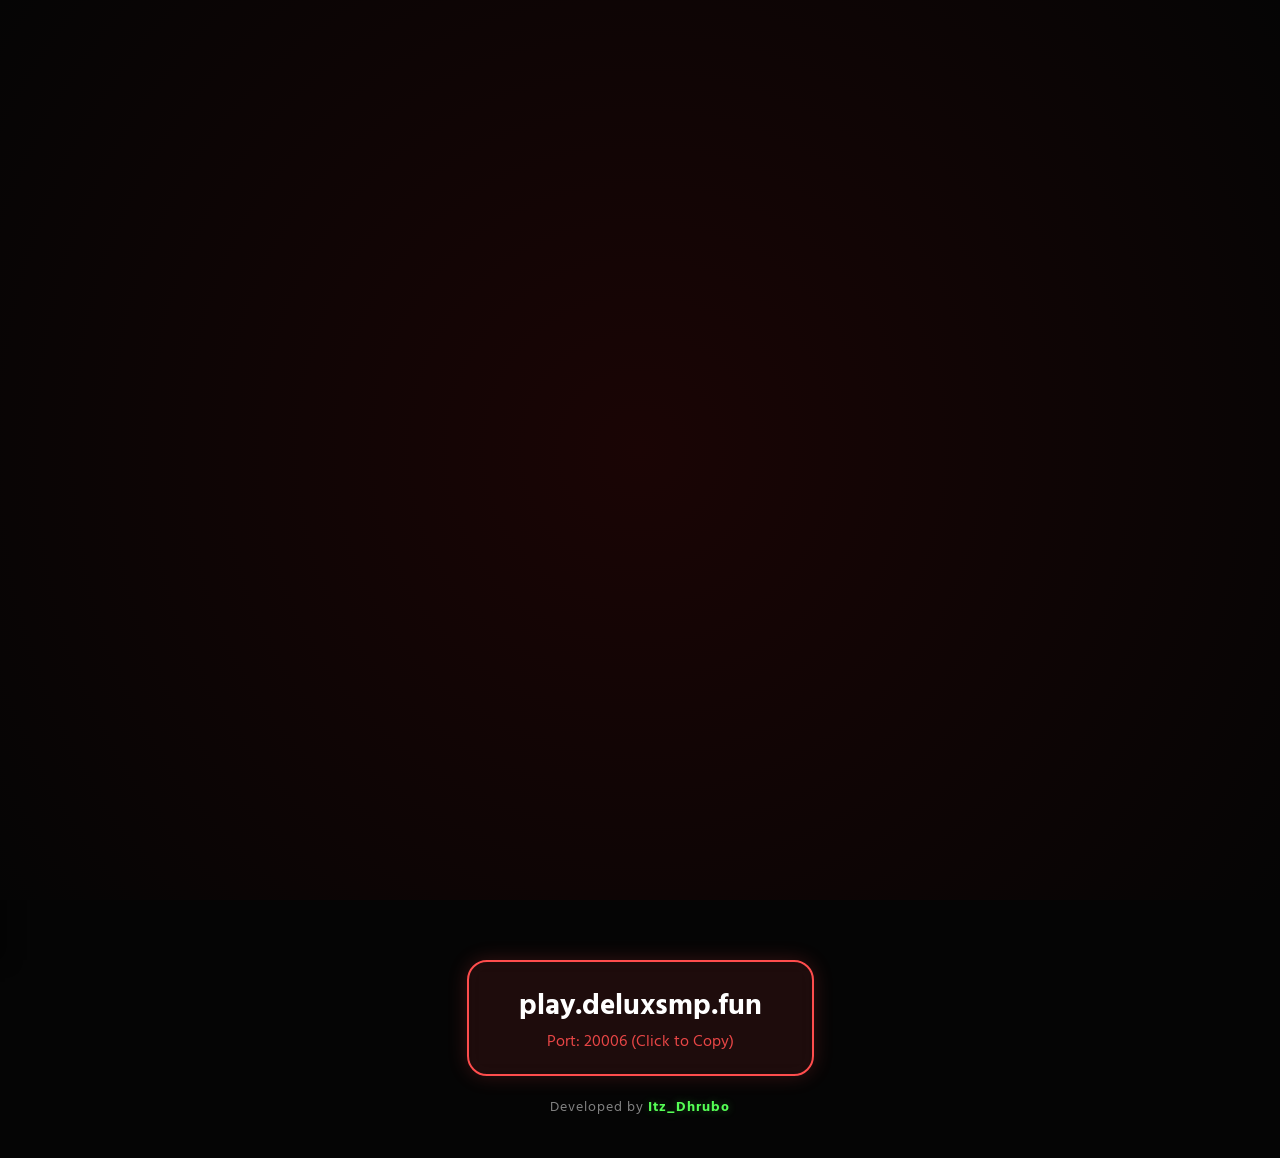
==== index.html @ 4dcd4204 "Update index.html" ====
<!DOCTYPE html>
<html lang="bn">
<head>
    <meta name="google-site-verification" content="8RENsYVW-vmReK0zH10BDiU4cVjnqKDUTWhVANmFzIQ" />
    <meta charset="UTF-8">
    <meta name="viewport" content="width=device-width, initial-scale=1.0">
    <title>Delux SMP | Official Website</title>
    <link href="https://fonts.googleapis.com/css2?family=Hind+Siliguri:wght@400;600;700&display=swap" rel="stylesheet">
    <link rel="stylesheet" href="https://cdnjs.cloudflare.com/ajax/libs/font-awesome/6.0.0/css/all.min.css">
    <style>
        /* --- Preloader Styles (Professional Update) --- */
        #preloader {
            position: fixed;
            top: 0; left: 0;
            width: 100%; height: 100%;
            background: radial-gradient(circle at center, #1a0505 0%, #050505 100%);
            display: flex;
            justify-content: center;
            align-items: center;
            z-index: 9999;
            transition: opacity 1s cubic-bezier(0.4, 0, 0.2, 1);
            overflow: hidden;
        }

        /* Animated Background for Preloader */
        #preloader::after {
            content: "";
            position: absolute;
            width: 200%; height: 200%;
            background-image: url('https://www.transparenttextures.com/patterns/carbon-fibre.png');
            opacity: 0.15;
            animation: bgShift 30s linear infinite;
        }

        @keyframes bgShift {
            from { transform: translate(0,0); }
            to { transform: translate(-5%, -5%); }
        }

        .intro-content {
            text-align: center;
            position: relative;
            z-index: 10;
        }

        .intro-text {
            font-size: clamp(1.8rem, 6vw, 4rem);
            font-weight: 800;
            text-transform: uppercase;
            letter-spacing: 10px;
            opacity: 0;
            position: absolute;
            left: 50%;
            top: 50%;
            transform: translate(-50%, -50%);
            width: 100%;
            filter: blur(10px);
        }

        /* Professional Cinematic Animations */
        @keyframes cinematicReveal {
            0% { opacity: 0; filter: blur(20px); letter-spacing: 25px; transform: translate(-50%, -50%) scale(1.1); }
            25% { opacity: 1; filter: blur(0px); letter-spacing: 10px; transform: translate(-50%, -50%) scale(1); }
            75% { opacity: 1; filter: blur(0px); letter-spacing: 10px; transform: translate(-50%, -50%) scale(1); }
            100% { opacity: 0; filter: blur(15px); letter-spacing: 5px; transform: translate(-50%, -50%) scale(0.9); }
        }

        .show-welcome { 
            color: #ff4d4d;
            text-shadow: 0 0 30px rgba(255, 77, 77, 0.6);
            animation: cinematicReveal 2.8s cubic-bezier(0.19, 1, 0.22, 1) forwards; 
        }
        
        .show-dev { 
            color: #55ff55;
            text-shadow: 0 0 30px rgba(85, 255, 85, 0.5);
            animation: cinematicReveal 2.8s cubic-bezier(0.19, 1, 0.22, 1) forwards; 
            animation-delay: 2.9s; 
        }

        /* --- Existing Styles (Unchanged) --- */
        body { 
            margin: 0; font-family: 'Hind Siliguri', sans-serif; 
            background-color: #050505; color: white; overflow-x: hidden;
        }

        .bg-overlay {
            position: fixed; top: 0; left: 0; width: 100%; height: 100%; z-index: -2;
            background: linear-gradient(rgba(0,0,0,0.6), rgba(0,0,0,0.85)), 
                        url('https://images.wallpapersden.com/image/download/minecraft-night-minimalist-hd_bG1lZ2uUmZqaraWkpJRmbmdlrWZlbWU.jpg'); 
            background-size: cover; 
            background-position: center;
            background-attachment: fixed;
        }

        #mc-canvas {
            position: fixed; top: 0; left: 0; width: 100%; height: 100%;
            z-index: -1; pointer-events: none;
        }

        nav {
            position: fixed; top: 0; width: 100%; height: 60px;
            background: rgba(0, 0, 0, 0.4); 
            backdrop-filter: blur(15px);
            display: flex; align-items: center;
            justify-content: space-between; padding: 0 20px; z-index: 1000;
            box-sizing: border-box; border-bottom: 1px solid rgba(255, 77, 77, 0.2);
        }

        .menu-icon, .dc-icon { font-size: 24px; color: #ff4d4d; cursor: pointer; transition: 0.3s; }

        .sidebar {
            position: fixed; top: 0; left: -280px; width: 280px; height: 100%;
            background: rgba(13, 13, 13, 0.95); backdrop-filter: blur(10px);
            transition: 0.4s cubic-bezier(0.4, 0, 0.2, 1); z-index: 2000; padding-top: 60px;
            box-shadow: 5px 0 15px rgba(0,0,0,0.5);
            display: flex; flex-direction: column;
        }
        .sidebar.active { left: 0; }
        .sidebar a {
            display: block; padding: 15px 25px; color: white; text-decoration: none;
            font-size: 1.1rem; border-bottom: 1px solid rgba(255,255,255,0.05); transition: 0.3s;
        }
        .sidebar a:hover { background: #ff4d4d; padding-left: 35px; }
        .close-btn { position: absolute; top: 15px; right: 20px; font-size: 25px; color: #ff4d4d; cursor: pointer; }

        .staff-section {
            padding: 20px 25px;
            margin-top: auto; 
            background: rgba(255, 255, 255, 0.02);
            border-top: 1px solid rgba(255, 77, 77, 0.2);
        }
        .staff-title {
            font-size: 0.7rem; color: #888; letter-spacing: 2px;
            margin-bottom: 15px; font-weight: bold; text-transform: uppercase;
        }
        .staff-item {
            display: flex; align-items: center; margin-bottom: 15px;
            padding-left: 5px; border-left: 2px solid rgba(255, 77, 77, 0.3);
        }
        .staff-info { display: flex; flex-direction: column; margin-left: 10px; }
        .staff-role { font-size: 10px; font-weight: 900; text-transform: uppercase; letter-spacing: 1px; }
        .staff-name { font-size: 14px; color: #eee; font-weight: 600; margin-top: 2px; }
        
        .owner-color { color: #ff4d4d; }
        .co-owner-color { color: #ffcc00; }
        .dev-color { color: #55ff55; }
        .accountant-color { color: #00d4ff; }

        .page-section { display: none; padding: 120px 20px 40px; min-height: 80vh; animation: fadeIn 0.6s ease-out; }
        .active-section { display: block; }
        @keyframes fadeIn { from { opacity: 0; transform: translateY(20px); } to { opacity: 1; transform: translateY(0); } }

        #home { text-align: left; padding-left: 5%; }

        .glow-text {
            font-size: clamp(2.5rem, 8vw, 5rem); color: #ff4d4d; text-transform: uppercase;
            font-weight: 700; letter-spacing: 4px; margin-bottom: 20px;
            text-shadow: 0 0 30px rgba(255, 77, 77, 0.6);
            animation: glowPulse 2s infinite alternate;
        }
        
        @keyframes glowPulse {
            from { text-shadow: 0 0 20px rgba(255, 77, 77, 0.5); }
            to { text-shadow: 0 0 40px rgba(255, 77, 77, 0.9); }
        }

        .step-container { display: flex; flex-direction: column; gap: 15px; }
        .step-item {
            font-size: 1.1rem; color: #fff; display: flex; align-items: center;
            background: rgba(255, 255, 255, 0.05); 
            padding: 12px 20px;
            border-left: 5px solid #ff4d4d; width: fit-content;
            border-radius: 0 12px 12px 0;
            backdrop-filter: blur(8px);
            box-shadow: 0 4px 15px rgba(0,0,0,0.3);
            transition: 0.3s;
        }
        .step-item:hover { transform: translateX(10px); background: rgba(255, 77, 77, 0.15); }
        .step-item i { color: #ff4d4d; margin-right: 15px; font-size: 1.2rem; }

        .rules-grid {
            display: grid; grid-template-columns: repeat(auto-fit, minmax(280px, 1fr));
            gap: 20px; max-width: 1100px; margin: 30px auto;
        }
        .rule-card {
            background: rgba(255, 255, 255, 0.03); padding: 25px; border-radius: 15px;
            border: 1px solid rgba(255, 255, 255, 0.1); text-align: left;
            backdrop-filter: blur(12px); transition: 0.3s;
        }
        .rule-card:hover { border-color: #ff4d4d; transform: translateY(-5px); background: rgba(255, 77, 77, 0.05); }
        .rule-card h4 { color: #ff4d4d; margin-top: 0; font-size: 1.3rem; }

        .footer-ip { padding: 80px 20px 20px; text-align: center; }
        .ip-copy {
            background: rgba(255, 77, 77, 0.1); padding: 20px 50px; border-radius: 20px;
            display: inline-block; border: 2px solid #ff4d4d; cursor: pointer;
            backdrop-filter: blur(10px); transition: 0.3s; box-shadow: 0 0 20px rgba(255, 77, 77, 0.2);
        }
        .ip-copy:hover { background: rgba(255, 77, 77, 0.2); transform: scale(1.05); }

        .dev-credit-footer {
            text-align: center;
            padding-bottom: 40px;
            font-size: 0.85rem;
            color: rgba(255, 255, 255, 0.5);
            letter-spacing: 1px;
        }
        .dev-credit-footer span {
            color: #55ff55; 
            font-weight: bold;
            text-shadow: 0 0 8px rgba(85, 255, 85, 0.3);
        }
    </style>
</head>
<body>

    <!-- Intro Preloader (With Professional Animation Classes) -->
    <div id="preloader">
        <div class="intro-content">
            <div id="welcome-text" class="intro-text show-welcome">WELCOME TO DELUX SMP</div>
            <div id="dev-text" class="intro-text show-dev">Developed by Itz_Dhrubo</div>
        </div>
    </div>

    <div class="bg-overlay"></div>
    <canvas id="mc-canvas"></canvas>

    <nav>
        <div class="menu-icon" onclick="toggleSidebar()"><i class="fas fa-bars"></i></div>
        <div style="font-weight: bold; letter-spacing: 3px; font-size: 1.2rem; color: #ff4d4d;">DELUX SMP</div>
        <a href="https://discord.gg/fHjZKPGPxB" target="_blank" class="dc-icon"><i class="fab fa-discord"></i></a>
    </nav>

    <div class="sidebar" id="sidebar">
        <div class="close-btn" onclick="toggleSidebar()">&times;</div>
        <div class="nav-links">
            <a href="#" onclick="showSection('home')"><i class="fas fa-home"></i> Home</a>
            <a href="#" onclick="showSection('about')"><i class="fas fa-book"></i> Rules & Info</a>
            <a href="store.html"><i class="fas fa-shopping-cart"></i> Store</a>
            <a href="#" onclick="showSection('status')"><i class="fas fa-signal"></i> Status</a>
        </div>

        <div class="staff-section">
            <p class="staff-title">MANAGEMENT</p>
            <div class="staff-item">
                <div class="staff-info">
                    <span class="staff-role owner-color">Owner</span>
                    <span class="staff-name">RX_SavageX</span>
                </div>
            </div>
            <div class="staff-item">
                <div class="staff-info">
                    <span class="staff-role co-owner-color">co-owner</span>
                    <span class="staff-name">Katarnak_Tamim </span>
                </div>
            </div>
            <div class="staff-item">
                <div class="staff-info">
                    <span class="staff-role dev-color">Developer</span>
                    <span class="staff-name">Itz_Dhrubo</span>
                </div>
            </div>
            <div class="staff-item">
                <div class="staff-info">
                    <span class="staff-role accountant-color">accountant</span>
                    <span class="staff-name">Mahmudul Hasan</span>
                </div>
            </div>
        </div>
    </div>

    <section id="home" class="page-section active-section">
        <h1 class="glow-text">DELUX SMP</h1>
        <div class="step-container">
            <div class="step-item"><i class="fas fa-crown"></i> বাংলাদেশের ১ নম্বর সারভাইভাল অভিজ্ঞতা</div>
            <div class="step-item"><i class="fas fa-shield-alt"></i> সম্পূর্ণ সুরক্ষিত এবং ল্যাগ-ফ্রি সার্ভার</div>
            <div class="step-item"><i class="fas fa-users"></i> বন্ধুত্বপূর্ণ কমিউনিটি এবং ২৪/৭ সাপোর্ট</div>
            <div class="step-item"><i class="fas fa-peace"></i> শান্তির সাথে কোনো PvP ছাড়াই গেমিং করুন</div>
        </div>
    </section>

    <section id="about" class="page-section">
        <h2 style="color: #ff4d4d; text-align: center; font-size: 2rem; margin-bottom: 40px;">SERVER RULES & INFO</h2>
        <div class="rules-grid">
            <div class="rule-card"><h4>🚫 No PvP</h4><p>এখানে শান্তিতে সারভাইভ করুন। অন্যকে বিরক্ত করা নিষেধ।</p></div>
            <div class="rule-card"><h4>🛡️ No Griefing</h4><p>কারো প্রপার্টি নষ্ট বা চুরি করলে সরাসরি স্থায়ী ব্যান।</p></div>
            <div class="rule-card"><h4>🛑 No Hacking</h4><p>যেকোনো প্রকার হ্যাক বা ক্লায়েন্ট ব্যবহার কঠোরভাবে নিষিদ্ধ।</p></div>
            <div class="rule-card"><h4>💬 Respect</h4><p>সব প্লেয়ার এবং স্টাফদের সাথে মার্জিত ব্যবহার করুন।</p></div>
        </div>
    </section>

    <section id="status" class="page-section" style="text-align: center;">
        <h2 style="color: #ff4d4d; margin-bottom: 30px;">SERVER STATUS</h2>
        <div style="background: rgba(255,255,255,0.03); max-width: 400px; margin: 0 auto; padding: 50px; border-radius: 30px; border: 1px solid rgba(255, 77, 77, 0.4); backdrop-filter: blur(15px); box-shadow: 0 10px 30px rgba(0,0,0,0.5);">
            <div id="statText" style="font-size: 1.4rem; font-weight: bold; margin-bottom: 10px;">Checking...</div>
            <div style="font-size: 3rem; margin: 20px 0; font-weight: 700; letter-spacing: 2px;" id="onlineCount">0 / 0</div>
            <div style="font-size: 0.9rem; color: #aaa;">Last updated: Just now</div>
        </div>
    </section>

    <div class="footer-ip">
        <div class="ip-copy" onclick="copyIP()">
            <span id="ipText" style="font-weight: bold; font-size: 1.8rem; display: block; color: #fff;">play.deluxsmp.fun</span>
            <span style="font-size: 1rem; opacity: 0.9; color: #ff4d4d;">Port: 20006 (Click to Copy)</span>
        </div>
    </div>

    <div class="dev-credit-footer">
        Developed by <span>Itz_Dhrubo</span>
    </div>

    <script>
        // Preloader Logic
        window.addEventListener('load', () => {
            setTimeout(() => {
                const loader = document.getElementById('preloader');
                loader.style.opacity = '0';
                setTimeout(() => {
                    loader.style.display = 'none';
                }, 1000); // Wait for fade transition
            }, 6000); // 2.8s + 2.8s + small gap = ~6s
        });

        function toggleSidebar() { document.getElementById('sidebar').classList.toggle('active'); }
        function showSection(id) {
            document.querySelectorAll('.page-section').forEach(s => s.classList.remove('active-section'));
            document.getElementById(id).classList.add('active-section');
            window.scrollTo(0, 0);
            if(window.innerWidth < 768) toggleSidebar();
        }
        function copyIP() {
            navigator.clipboard.writeText("play.deluxsmp.fun");
            alert("IP Copied to Clipboard!");
        }

        const canvas = document.getElementById('mc-canvas');
        const ctx = canvas.getContext('2d');
        canvas.width = window.innerWidth;
        canvas.height = window.innerHeight;

        let particles = [];
        class Particle {
            constructor() {
                this.x = Math.random() * canvas.width;
                this.y = Math.random() * canvas.height;
                this.size = Math.random() * 8 + 2;
                this.speedY = Math.random() * 0.5 + 0.1;
                this.opacity = Math.random() * 0.5;
            }
            update() {
                this.y -= this.speedY;
                if (this.y < 0) this.y = canvas.height;
            }
            draw() {
                ctx.fillStyle = `rgba(255, 77, 77, ${this.opacity})`;
                ctx.fillRect(this.x, this.y, this.size, this.size);
            }
        }

        function init() {
            for (let i = 0; i < 60; i++) particles.push(new Particle());
        }

        function animate() {
            ctx.clearRect(0, 0, canvas.width, canvas.height);
            particles.forEach(p => { p.update(); p.draw(); });
            requestAnimationFrame(animate);
        }
        init(); animate();

        function updateStatus() {
            fetch('https://api.mcstatus.io/v2/status/java/play.deluxsmp.fun:20006')
                .then(r => r.json()).then(data => {
                    const t = document.getElementById('statText');
                    const p = document.getElementById('onlineCount');
                    if(data.online) {
                        t.innerText = "SERVER ONLINE"; t.style.color = "#00ffaa";
                        p.innerText = data.players.online + " / " + data.players.max;
                    } else { t.innerText = "OFFLINE"; t.style.color = "#ff4d4d"; }
                }).catch(() => {});
        }
        updateStatus(); setInterval(updateStatus, 30000);

        window.addEventListener('resize', () => {
            canvas.width = window.innerWidth;
            canvas.height = window.innerHeight;
        });
    </script>
</body>
    </html>
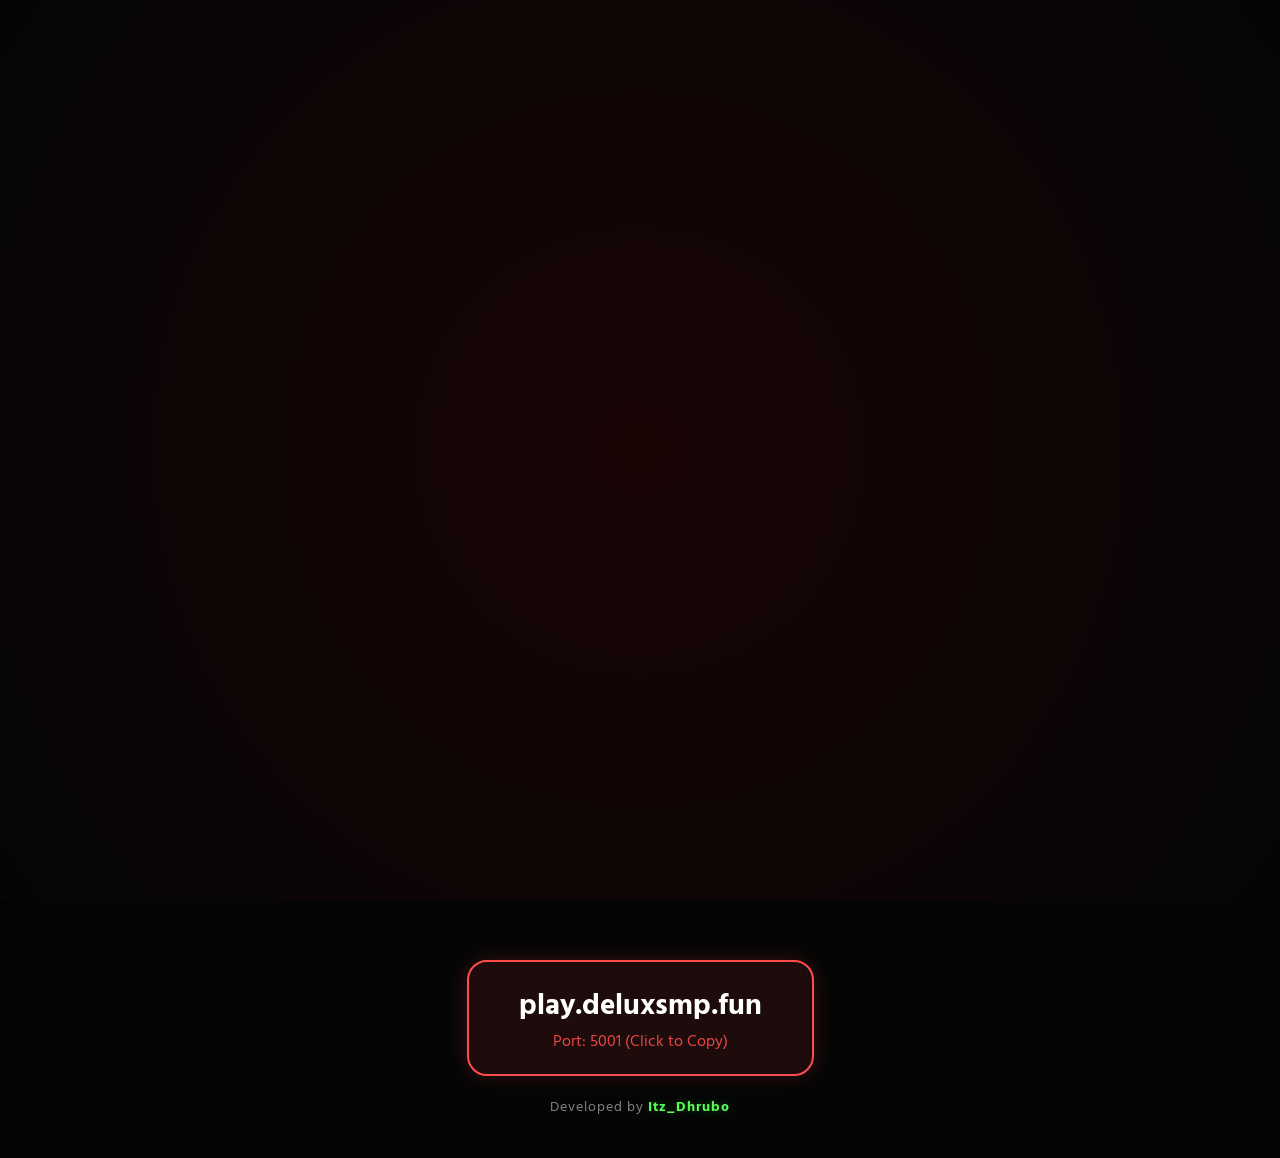
==== commit 4e001c66: "Update index.html" ====
--- a/index.html
+++ b/index.html
@@ -1,6 +1,19 @@
 <!DOCTYPE html>
 <html lang="bn">
 <head>
+    <script type="application/ld+json">
+    {
+      "@context": "https://schema.org",
+      "@type": "WebSite",
+      "name": "Delux SMP",
+      "alternateName": ["DeluxSMP", "DELUX SMP"],
+      "url": "https://deluxsmp.vercel.app/"
+    }
+    </script>
+    
+    <meta property="og:title" content="Delux SMP | Official Website" />
+    <meta property="og:site_name" content="Delux SMP" />
+    <meta name="description" content="Delux SMP - বাংলাদেশের ১ নম্বর সারভাইভাল অভিজ্ঞতা। সম্পূর্ণ সুরক্ষিত এবং ল্যাগ-ফ্রি মাইনক্রাফট সার্ভার।">
     <meta name="google-site-verification" content="8RENsYVW-vmReK0zH10BDiU4cVjnqKDUTWhVANmFzIQ" />
     <meta charset="UTF-8">
     <meta name="viewport" content="width=device-width, initial-scale=1.0">
@@ -8,77 +21,68 @@
     <link href="https://fonts.googleapis.com/css2?family=Hind+Siliguri:wght@400;600;700&display=swap" rel="stylesheet">
     <link rel="stylesheet" href="https://cdnjs.cloudflare.com/ajax/libs/font-awesome/6.0.0/css/all.min.css">
     <style>
-        /* --- Preloader Styles (Professional Update) --- */
+        /* --- Preloader Styles (Fixed & Enhanced) --- */
         #preloader {
             position: fixed;
             top: 0; left: 0;
             width: 100%; height: 100%;
-            background: radial-gradient(circle at center, #1a0505 0%, #050505 100%);
+            background: radial-gradient(circle, #1a0505 0%, #050505 100%); /* Background gradient */
             display: flex;
             justify-content: center;
             align-items: center;
             z-index: 9999;
-            transition: opacity 1s cubic-bezier(0.4, 0, 0.2, 1);
+            transition: opacity 0.8s ease;
             overflow: hidden;
         }
 
-        /* Animated Background for Preloader */
-        #preloader::after {
-            content: "";
+        /* Preloader Animation Background Elements */
+        #preloader::before {
+            content: '';
             position: absolute;
             width: 200%; height: 200%;
             background-image: url('https://www.transparenttextures.com/patterns/carbon-fibre.png');
-            opacity: 0.15;
-            animation: bgShift 30s linear infinite;
-        }
-
-        @keyframes bgShift {
-            from { transform: translate(0,0); }
-            to { transform: translate(-5%, -5%); }
+            opacity: 0.1;
+            animation: bgRotate 20s linear infinite;
+        }
+
+        @keyframes bgRotate {
+            from { transform: rotate(0deg); }
+            to { transform: rotate(360deg); }
         }
 
         .intro-content {
             text-align: center;
-            position: relative;
+            width: 100%; /* Full width to prevent vertical text */
             z-index: 10;
         }
 
         .intro-text {
-            font-size: clamp(1.8rem, 6vw, 4rem);
-            font-weight: 800;
+            font-size: clamp(1.2rem, 5vw, 2.5rem); /* Auto text size */
+            font-weight: 700;
+            color: #ff4d4d;
             text-transform: uppercase;
-            letter-spacing: 10px;
+            letter-spacing: 4px;
             opacity: 0;
             position: absolute;
             left: 50%;
             top: 50%;
             transform: translate(-50%, -50%);
-            width: 100%;
-            filter: blur(10px);
-        }
-
-        /* Professional Cinematic Animations */
-        @keyframes cinematicReveal {
-            0% { opacity: 0; filter: blur(20px); letter-spacing: 25px; transform: translate(-50%, -50%) scale(1.1); }
-            25% { opacity: 1; filter: blur(0px); letter-spacing: 10px; transform: translate(-50%, -50%) scale(1); }
-            75% { opacity: 1; filter: blur(0px); letter-spacing: 10px; transform: translate(-50%, -50%) scale(1); }
-            100% { opacity: 0; filter: blur(15px); letter-spacing: 5px; transform: translate(-50%, -50%) scale(0.9); }
-        }
-
-        .show-welcome { 
-            color: #ff4d4d;
-            text-shadow: 0 0 30px rgba(255, 77, 77, 0.6);
-            animation: cinematicReveal 2.8s cubic-bezier(0.19, 1, 0.22, 1) forwards; 
-        }
-        
-        .show-dev { 
-            color: #55ff55;
-            text-shadow: 0 0 30px rgba(85, 255, 85, 0.5);
-            animation: cinematicReveal 2.8s cubic-bezier(0.19, 1, 0.22, 1) forwards; 
-            animation-delay: 2.9s; 
-        }
-
-        /* --- Existing Styles (Unchanged) --- */
+            white-space: nowrap; /* টেক্সট যাতে এক লাইনে থাকে */
+            text-shadow: 0 0 25px rgba(255, 77, 77, 0.7);
+        }
+
+        /* Professional Smooth Animations */
+        @keyframes fadeInOut {
+            0% { opacity: 0; filter: blur(10px); letter-spacing: 12px; transform: translate(-50%, -50%) scale(1.1); }
+            20% { opacity: 1; filter: blur(0px); letter-spacing: 4px; transform: translate(-50%, -50%) scale(1); }
+            80% { opacity: 1; filter: blur(0px); letter-spacing: 4px; transform: translate(-50%, -50%) scale(1); }
+            100% { opacity: 0; filter: blur(10px); letter-spacing: 0px; transform: translate(-50%, -50%) scale(0.9); }
+        }
+
+        .show-welcome { animation: fadeInOut 2.8s forwards; }
+        .show-dev { animation: fadeInOut 2.8s forwards; animation-delay: 2.9s; }
+
+        /* --- Existing Styles (No Changes) --- */
         body { 
             margin: 0; font-family: 'Hind Siliguri', sans-serif; 
             background-color: #050505; color: white; overflow-x: hidden;
@@ -215,11 +219,10 @@
 </head>
 <body>
 
-    <!-- Intro Preloader (With Professional Animation Classes) -->
     <div id="preloader">
         <div class="intro-content">
             <div id="welcome-text" class="intro-text show-welcome">WELCOME TO DELUX SMP</div>
-            <div id="dev-text" class="intro-text show-dev">Developed by Itz_Dhrubo</div>
+            <div id="dev-text" class="intro-text show-dev" style="color: #55ff55;">Developed by Itz_Dhrubo</div>
         </div>
     </div>
 
@@ -229,7 +232,7 @@
     <nav>
         <div class="menu-icon" onclick="toggleSidebar()"><i class="fas fa-bars"></i></div>
         <div style="font-weight: bold; letter-spacing: 3px; font-size: 1.2rem; color: #ff4d4d;">DELUX SMP</div>
-        <a href="https://discord.gg/fHjZKPGPxB" target="_blank" class="dc-icon"><i class="fab fa-discord"></i></a>
+        <a href="https://discord.gg/yGU2v3fdXs" target="_blank" class="dc-icon"><i class="fab fa-discord"></i></a>
     </nav>
 
     <div class="sidebar" id="sidebar">
@@ -267,6 +270,10 @@
                     <span class="staff-name">Mahmudul Hasan</span>
                 </div>
             </div>
+            <div class="staff-info">
+                    <span class="staff-role accountant-color"> </span>
+                    <span class="staff-name">?</span>
+                </div>
         </div>
     </div>
 
@@ -302,7 +309,7 @@
     <div class="footer-ip">
         <div class="ip-copy" onclick="copyIP()">
             <span id="ipText" style="font-weight: bold; font-size: 1.8rem; display: block; color: #fff;">play.deluxsmp.fun</span>
-            <span style="font-size: 1rem; opacity: 0.9; color: #ff4d4d;">Port: 20006 (Click to Copy)</span>
+            <span style="font-size: 1rem; opacity: 0.9; color: #ff4d4d;">Port: 5001 (Click to Copy)</span>
         </div>
     </div>
 
@@ -318,8 +325,8 @@
                 loader.style.opacity = '0';
                 setTimeout(() => {
                     loader.style.display = 'none';
-                }, 1000); // Wait for fade transition
-            }, 6000); // 2.8s + 2.8s + small gap = ~6s
+                }, 800);
+            }, 5800); 
         });
 
         function toggleSidebar() { document.getElementById('sidebar').classList.toggle('active'); }
@@ -388,4 +395,4 @@
         });
     </script>
 </body>
-    </html>
+</html>
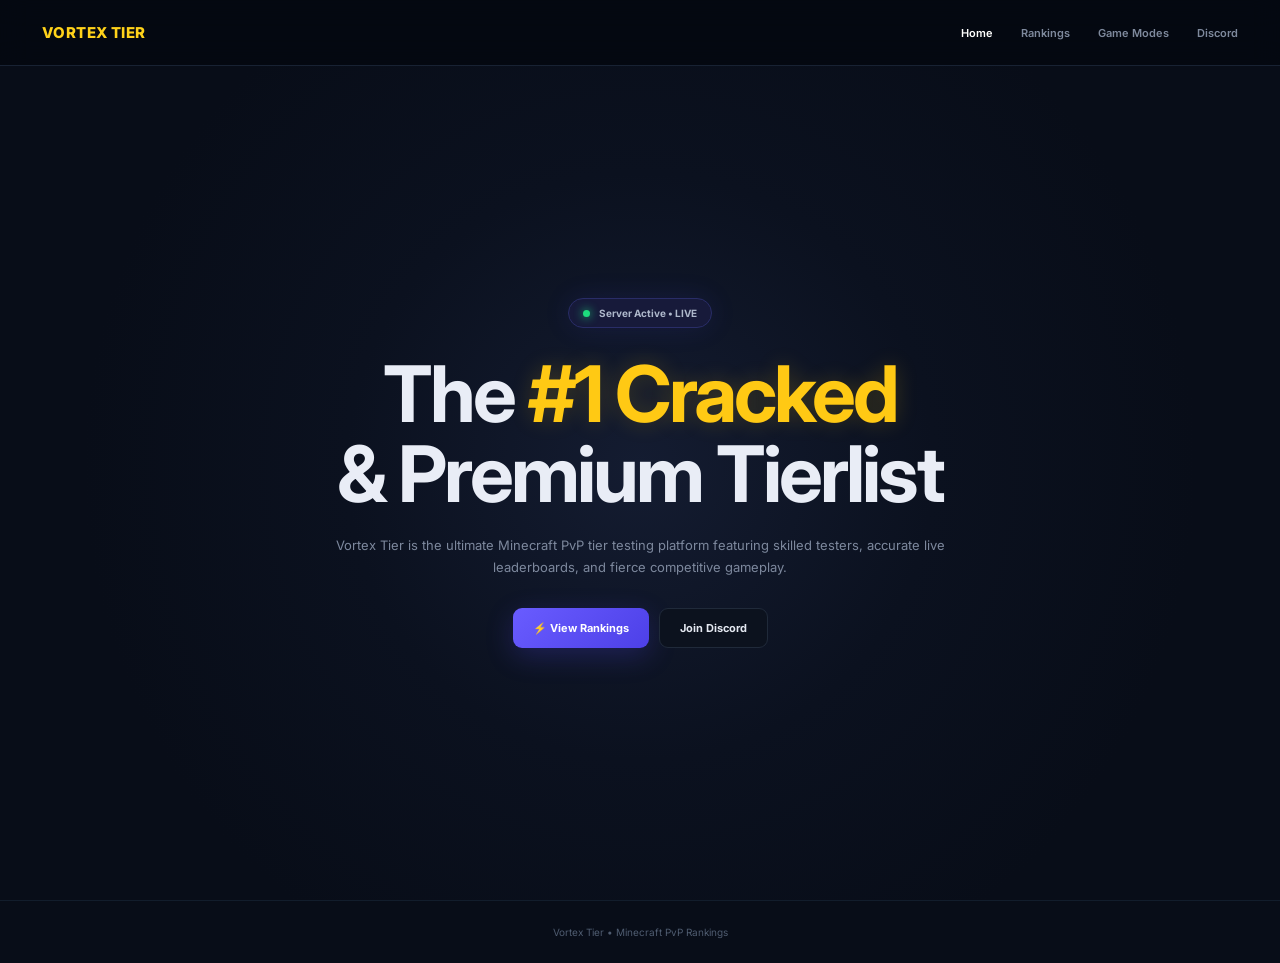
==== commit 12a567fe: "Add files via upload" ====
--- a/index.html
+++ b/index.html
@@ -1,398 +1,20 @@
 <!DOCTYPE html>
-<html lang="bn">
+<html lang="en">
 <head>
-    <script type="application/ld+json">
-    {
-      "@context": "https://schema.org",
-      "@type": "WebSite",
-      "name": "Delux SMP",
-      "alternateName": ["DeluxSMP", "DELUX SMP"],
-      "url": "https://deluxsmp.vercel.app/"
-    }
-    </script>
-    
-    <meta property="og:title" content="Delux SMP | Official Website" />
-    <meta property="og:site_name" content="Delux SMP" />
-    <meta name="description" content="Delux SMP - বাংলাদেশের ১ নম্বর সারভাইভাল অভিজ্ঞতা। সম্পূর্ণ সুরক্ষিত এবং ল্যাগ-ফ্রি মাইনক্রাফট সার্ভার।">
-    <meta name="google-site-verification" content="8RENsYVW-vmReK0zH10BDiU4cVjnqKDUTWhVANmFzIQ" />
-    <meta charset="UTF-8">
-    <meta name="viewport" content="width=device-width, initial-scale=1.0">
-    <title>Delux SMP | Official Website</title>
-    <link href="https://fonts.googleapis.com/css2?family=Hind+Siliguri:wght@400;600;700&display=swap" rel="stylesheet">
-    <link rel="stylesheet" href="https://cdnjs.cloudflare.com/ajax/libs/font-awesome/6.0.0/css/all.min.css">
-    <style>
-        /* --- Preloader Styles (Fixed & Enhanced) --- */
-        #preloader {
-            position: fixed;
-            top: 0; left: 0;
-            width: 100%; height: 100%;
-            background: radial-gradient(circle, #1a0505 0%, #050505 100%); /* Background gradient */
-            display: flex;
-            justify-content: center;
-            align-items: center;
-            z-index: 9999;
-            transition: opacity 0.8s ease;
-            overflow: hidden;
-        }
-
-        /* Preloader Animation Background Elements */
-        #preloader::before {
-            content: '';
-            position: absolute;
-            width: 200%; height: 200%;
-            background-image: url('https://www.transparenttextures.com/patterns/carbon-fibre.png');
-            opacity: 0.1;
-            animation: bgRotate 20s linear infinite;
-        }
-
-        @keyframes bgRotate {
-            from { transform: rotate(0deg); }
-            to { transform: rotate(360deg); }
-        }
-
-        .intro-content {
-            text-align: center;
-            width: 100%; /* Full width to prevent vertical text */
-            z-index: 10;
-        }
-
-        .intro-text {
-            font-size: clamp(1.2rem, 5vw, 2.5rem); /* Auto text size */
-            font-weight: 700;
-            color: #ff4d4d;
-            text-transform: uppercase;
-            letter-spacing: 4px;
-            opacity: 0;
-            position: absolute;
-            left: 50%;
-            top: 50%;
-            transform: translate(-50%, -50%);
-            white-space: nowrap; /* টেক্সট যাতে এক লাইনে থাকে */
-            text-shadow: 0 0 25px rgba(255, 77, 77, 0.7);
-        }
-
-        /* Professional Smooth Animations */
-        @keyframes fadeInOut {
-            0% { opacity: 0; filter: blur(10px); letter-spacing: 12px; transform: translate(-50%, -50%) scale(1.1); }
-            20% { opacity: 1; filter: blur(0px); letter-spacing: 4px; transform: translate(-50%, -50%) scale(1); }
-            80% { opacity: 1; filter: blur(0px); letter-spacing: 4px; transform: translate(-50%, -50%) scale(1); }
-            100% { opacity: 0; filter: blur(10px); letter-spacing: 0px; transform: translate(-50%, -50%) scale(0.9); }
-        }
-
-        .show-welcome { animation: fadeInOut 2.8s forwards; }
-        .show-dev { animation: fadeInOut 2.8s forwards; animation-delay: 2.9s; }
-
-        /* --- Existing Styles (No Changes) --- */
-        body { 
-            margin: 0; font-family: 'Hind Siliguri', sans-serif; 
-            background-color: #050505; color: white; overflow-x: hidden;
-        }
-
-        .bg-overlay {
-            position: fixed; top: 0; left: 0; width: 100%; height: 100%; z-index: -2;
-            background: linear-gradient(rgba(0,0,0,0.6), rgba(0,0,0,0.85)), 
-                        url('https://images.wallpapersden.com/image/download/minecraft-night-minimalist-hd_bG1lZ2uUmZqaraWkpJRmbmdlrWZlbWU.jpg'); 
-            background-size: cover; 
-            background-position: center;
-            background-attachment: fixed;
-        }
-
-        #mc-canvas {
-            position: fixed; top: 0; left: 0; width: 100%; height: 100%;
-            z-index: -1; pointer-events: none;
-        }
-
-        nav {
-            position: fixed; top: 0; width: 100%; height: 60px;
-            background: rgba(0, 0, 0, 0.4); 
-            backdrop-filter: blur(15px);
-            display: flex; align-items: center;
-            justify-content: space-between; padding: 0 20px; z-index: 1000;
-            box-sizing: border-box; border-bottom: 1px solid rgba(255, 77, 77, 0.2);
-        }
-
-        .menu-icon, .dc-icon { font-size: 24px; color: #ff4d4d; cursor: pointer; transition: 0.3s; }
-
-        .sidebar {
-            position: fixed; top: 0; left: -280px; width: 280px; height: 100%;
-            background: rgba(13, 13, 13, 0.95); backdrop-filter: blur(10px);
-            transition: 0.4s cubic-bezier(0.4, 0, 0.2, 1); z-index: 2000; padding-top: 60px;
-            box-shadow: 5px 0 15px rgba(0,0,0,0.5);
-            display: flex; flex-direction: column;
-        }
-        .sidebar.active { left: 0; }
-        .sidebar a {
-            display: block; padding: 15px 25px; color: white; text-decoration: none;
-            font-size: 1.1rem; border-bottom: 1px solid rgba(255,255,255,0.05); transition: 0.3s;
-        }
-        .sidebar a:hover { background: #ff4d4d; padding-left: 35px; }
-        .close-btn { position: absolute; top: 15px; right: 20px; font-size: 25px; color: #ff4d4d; cursor: pointer; }
-
-        .staff-section {
-            padding: 20px 25px;
-            margin-top: auto; 
-            background: rgba(255, 255, 255, 0.02);
-            border-top: 1px solid rgba(255, 77, 77, 0.2);
-        }
-        .staff-title {
-            font-size: 0.7rem; color: #888; letter-spacing: 2px;
-            margin-bottom: 15px; font-weight: bold; text-transform: uppercase;
-        }
-        .staff-item {
-            display: flex; align-items: center; margin-bottom: 15px;
-            padding-left: 5px; border-left: 2px solid rgba(255, 77, 77, 0.3);
-        }
-        .staff-info { display: flex; flex-direction: column; margin-left: 10px; }
-        .staff-role { font-size: 10px; font-weight: 900; text-transform: uppercase; letter-spacing: 1px; }
-        .staff-name { font-size: 14px; color: #eee; font-weight: 600; margin-top: 2px; }
-        
-        .owner-color { color: #ff4d4d; }
-        .co-owner-color { color: #ffcc00; }
-        .dev-color { color: #55ff55; }
-        .accountant-color { color: #00d4ff; }
-
-        .page-section { display: none; padding: 120px 20px 40px; min-height: 80vh; animation: fadeIn 0.6s ease-out; }
-        .active-section { display: block; }
-        @keyframes fadeIn { from { opacity: 0; transform: translateY(20px); } to { opacity: 1; transform: translateY(0); } }
-
-        #home { text-align: left; padding-left: 5%; }
-
-        .glow-text {
-            font-size: clamp(2.5rem, 8vw, 5rem); color: #ff4d4d; text-transform: uppercase;
-            font-weight: 700; letter-spacing: 4px; margin-bottom: 20px;
-            text-shadow: 0 0 30px rgba(255, 77, 77, 0.6);
-            animation: glowPulse 2s infinite alternate;
-        }
-        
-        @keyframes glowPulse {
-            from { text-shadow: 0 0 20px rgba(255, 77, 77, 0.5); }
-            to { text-shadow: 0 0 40px rgba(255, 77, 77, 0.9); }
-        }
-
-        .step-container { display: flex; flex-direction: column; gap: 15px; }
-        .step-item {
-            font-size: 1.1rem; color: #fff; display: flex; align-items: center;
-            background: rgba(255, 255, 255, 0.05); 
-            padding: 12px 20px;
-            border-left: 5px solid #ff4d4d; width: fit-content;
-            border-radius: 0 12px 12px 0;
-            backdrop-filter: blur(8px);
-            box-shadow: 0 4px 15px rgba(0,0,0,0.3);
-            transition: 0.3s;
-        }
-        .step-item:hover { transform: translateX(10px); background: rgba(255, 77, 77, 0.15); }
-        .step-item i { color: #ff4d4d; margin-right: 15px; font-size: 1.2rem; }
-
-        .rules-grid {
-            display: grid; grid-template-columns: repeat(auto-fit, minmax(280px, 1fr));
-            gap: 20px; max-width: 1100px; margin: 30px auto;
-        }
-        .rule-card {
-            background: rgba(255, 255, 255, 0.03); padding: 25px; border-radius: 15px;
-            border: 1px solid rgba(255, 255, 255, 0.1); text-align: left;
-            backdrop-filter: blur(12px); transition: 0.3s;
-        }
-        .rule-card:hover { border-color: #ff4d4d; transform: translateY(-5px); background: rgba(255, 77, 77, 0.05); }
-        .rule-card h4 { color: #ff4d4d; margin-top: 0; font-size: 1.3rem; }
-
-        .footer-ip { padding: 80px 20px 20px; text-align: center; }
-        .ip-copy {
-            background: rgba(255, 77, 77, 0.1); padding: 20px 50px; border-radius: 20px;
-            display: inline-block; border: 2px solid #ff4d4d; cursor: pointer;
-            backdrop-filter: blur(10px); transition: 0.3s; box-shadow: 0 0 20px rgba(255, 77, 77, 0.2);
-        }
-        .ip-copy:hover { background: rgba(255, 77, 77, 0.2); transform: scale(1.05); }
-
-        .dev-credit-footer {
-            text-align: center;
-            padding-bottom: 40px;
-            font-size: 0.85rem;
-            color: rgba(255, 255, 255, 0.5);
-            letter-spacing: 1px;
-        }
-        .dev-credit-footer span {
-            color: #55ff55; 
-            font-weight: bold;
-            text-shadow: 0 0 8px rgba(85, 255, 85, 0.3);
-        }
-    </style>
+<meta charset="UTF-8"><meta name="viewport" content="width=device-width,initial-scale=1.0">
+    <title>Vortex Tier</title>
+<link rel="preconnect" href="https://fonts.googleapis.com"><link rel="preconnect" href="https://fonts.gstatic.com" crossorigin>
+<link href="https://fonts.googleapis.com/css2?family=Inter:wght@400;500;600;700;800&display=swap" rel="stylesheet">
+<link rel="stylesheet" href="styles.css">
 </head>
-<body>
-
-    <div id="preloader">
-        <div class="intro-content">
-            <div id="welcome-text" class="intro-text show-welcome">WELCOME TO DELUX SMP</div>
-            <div id="dev-text" class="intro-text show-dev" style="color: #55ff55;">Developed by Itz_Dhrubo</div>
-        </div>
-    </div>
-
-    <div class="bg-overlay"></div>
-    <canvas id="mc-canvas"></canvas>
-
-    <nav>
-        <div class="menu-icon" onclick="toggleSidebar()"><i class="fas fa-bars"></i></div>
-        <div style="font-weight: bold; letter-spacing: 3px; font-size: 1.2rem; color: #ff4d4d;">DELUX SMP</div>
-        <a href="https://discord.gg/yGU2v3fdXs" target="_blank" class="dc-icon"><i class="fab fa-discord"></i></a>
-    </nav>
-
-    <div class="sidebar" id="sidebar">
-        <div class="close-btn" onclick="toggleSidebar()">&times;</div>
-        <div class="nav-links">
-            <a href="#" onclick="showSection('home')"><i class="fas fa-home"></i> Home</a>
-            <a href="#" onclick="showSection('about')"><i class="fas fa-book"></i> Rules & Info</a>
-            <a href="store.html"><i class="fas fa-shopping-cart"></i> Store</a>
-            <a href="#" onclick="showSection('status')"><i class="fas fa-signal"></i> Status</a>
-        </div>
-
-        <div class="staff-section">
-            <p class="staff-title">MANAGEMENT</p>
-            <div class="staff-item">
-                <div class="staff-info">
-                    <span class="staff-role owner-color">Owner</span>
-                    <span class="staff-name">RX_SavageX</span>
-                </div>
-            </div>
-            <div class="staff-item">
-                <div class="staff-info">
-                    <span class="staff-role co-owner-color">co-owner</span>
-                    <span class="staff-name">Katarnak_Tamim </span>
-                </div>
-            </div>
-            <div class="staff-item">
-                <div class="staff-info">
-                    <span class="staff-role dev-color">Developer</span>
-                    <span class="staff-name">Itz_Dhrubo</span>
-                </div>
-            </div>
-            <div class="staff-item">
-                <div class="staff-info">
-                    <span class="staff-role accountant-color">accountant</span>
-                    <span class="staff-name">Mahmudul Hasan</span>
-                </div>
-            </div>
-            <div class="staff-info">
-                    <span class="staff-role accountant-color"> </span>
-                    <span class="staff-name">?</span>
-                </div>
-        </div>
-    </div>
-
-    <section id="home" class="page-section active-section">
-        <h1 class="glow-text">DELUX SMP</h1>
-        <div class="step-container">
-            <div class="step-item"><i class="fas fa-crown"></i> বাংলাদেশের ১ নম্বর সারভাইভাল অভিজ্ঞতা</div>
-            <div class="step-item"><i class="fas fa-shield-alt"></i> সম্পূর্ণ সুরক্ষিত এবং ল্যাগ-ফ্রি সার্ভার</div>
-            <div class="step-item"><i class="fas fa-users"></i> বন্ধুত্বপূর্ণ কমিউনিটি এবং ২৪/৭ সাপোর্ট</div>
-            <div class="step-item"><i class="fas fa-peace"></i> শান্তির সাথে কোনো PvP ছাড়াই গেমিং করুন</div>
-        </div>
-    </section>
-
-    <section id="about" class="page-section">
-        <h2 style="color: #ff4d4d; text-align: center; font-size: 2rem; margin-bottom: 40px;">SERVER RULES & INFO</h2>
-        <div class="rules-grid">
-            <div class="rule-card"><h4>🚫 No PvP</h4><p>এখানে শান্তিতে সারভাইভ করুন। অন্যকে বিরক্ত করা নিষেধ।</p></div>
-            <div class="rule-card"><h4>🛡️ No Griefing</h4><p>কারো প্রপার্টি নষ্ট বা চুরি করলে সরাসরি স্থায়ী ব্যান।</p></div>
-            <div class="rule-card"><h4>🛑 No Hacking</h4><p>যেকোনো প্রকার হ্যাক বা ক্লায়েন্ট ব্যবহার কঠোরভাবে নিষিদ্ধ।</p></div>
-            <div class="rule-card"><h4>💬 Respect</h4><p>সব প্লেয়ার এবং স্টাফদের সাথে মার্জিত ব্যবহার করুন।</p></div>
-        </div>
-    </section>
-
-    <section id="status" class="page-section" style="text-align: center;">
-        <h2 style="color: #ff4d4d; margin-bottom: 30px;">SERVER STATUS</h2>
-        <div style="background: rgba(255,255,255,0.03); max-width: 400px; margin: 0 auto; padding: 50px; border-radius: 30px; border: 1px solid rgba(255, 77, 77, 0.4); backdrop-filter: blur(15px); box-shadow: 0 10px 30px rgba(0,0,0,0.5);">
-            <div id="statText" style="font-size: 1.4rem; font-weight: bold; margin-bottom: 10px;">Checking...</div>
-            <div style="font-size: 3rem; margin: 20px 0; font-weight: 700; letter-spacing: 2px;" id="onlineCount">0 / 0</div>
-            <div style="font-size: 0.9rem; color: #aaa;">Last updated: Just now</div>
-        </div>
-    </section>
-
-    <div class="footer-ip">
-        <div class="ip-copy" onclick="copyIP()">
-            <span id="ipText" style="font-weight: bold; font-size: 1.8rem; display: block; color: #fff;">play.deluxsmp.fun</span>
-            <span style="font-size: 1rem; opacity: 0.9; color: #ff4d4d;">Port: 5001 (Click to Copy)</span>
-        </div>
-    </div>
-
-    <div class="dev-credit-footer">
-        Developed by <span>Itz_Dhrubo</span>
-    </div>
-
-    <script>
-        // Preloader Logic
-        window.addEventListener('load', () => {
-            setTimeout(() => {
-                const loader = document.getElementById('preloader');
-                loader.style.opacity = '0';
-                setTimeout(() => {
-                    loader.style.display = 'none';
-                }, 800);
-            }, 5800); 
-        });
-
-        function toggleSidebar() { document.getElementById('sidebar').classList.toggle('active'); }
-        function showSection(id) {
-            document.querySelectorAll('.page-section').forEach(s => s.classList.remove('active-section'));
-            document.getElementById(id).classList.add('active-section');
-            window.scrollTo(0, 0);
-            if(window.innerWidth < 768) toggleSidebar();
-        }
-        function copyIP() {
-            navigator.clipboard.writeText("play.deluxsmp.fun");
-            alert("IP Copied to Clipboard!");
-        }
-
-        const canvas = document.getElementById('mc-canvas');
-        const ctx = canvas.getContext('2d');
-        canvas.width = window.innerWidth;
-        canvas.height = window.innerHeight;
-
-        let particles = [];
-        class Particle {
-            constructor() {
-                this.x = Math.random() * canvas.width;
-                this.y = Math.random() * canvas.height;
-                this.size = Math.random() * 8 + 2;
-                this.speedY = Math.random() * 0.5 + 0.1;
-                this.opacity = Math.random() * 0.5;
-            }
-            update() {
-                this.y -= this.speedY;
-                if (this.y < 0) this.y = canvas.height;
-            }
-            draw() {
-                ctx.fillStyle = `rgba(255, 77, 77, ${this.opacity})`;
-                ctx.fillRect(this.x, this.y, this.size, this.size);
-            }
-        }
-
-        function init() {
-            for (let i = 0; i < 60; i++) particles.push(new Particle());
-        }
-
-        function animate() {
-            ctx.clearRect(0, 0, canvas.width, canvas.height);
-            particles.forEach(p => { p.update(); p.draw(); });
-            requestAnimationFrame(animate);
-        }
-        init(); animate();
-
-        function updateStatus() {
-            fetch('https://api.mcstatus.io/v2/status/java/play.deluxsmp.fun:20006')
-                .then(r => r.json()).then(data => {
-                    const t = document.getElementById('statText');
-                    const p = document.getElementById('onlineCount');
-                    if(data.online) {
-                        t.innerText = "SERVER ONLINE"; t.style.color = "#00ffaa";
-                        p.innerText = data.players.online + " / " + data.players.max;
-                    } else { t.innerText = "OFFLINE"; t.style.color = "#ff4d4d"; }
-                }).catch(() => {});
-        }
-        updateStatus(); setInterval(updateStatus, 30000);
-
-        window.addEventListener('resize', () => {
-            canvas.width = window.innerWidth;
-            canvas.height = window.innerHeight;
-        });
-    </script>
-</body>
-</html>
+<body class="home-page">
+<header class="nav"><a class="logo" href="index.html">VORTEX TIER</a>
+<nav class="navlinks"><a class="active" href="index.html">Home</a><a href="rankings.html">Rankings</a><a href="gamemodes.html">Game Modes</a><a href="https://discord.com" target="_blank" rel="noopener">Discord</a></nav></header>
+<main class="home-hero">
+  <div class="live"><i></i> Server Active • LIVE</div>
+  <h1>The <b>#1 Cracked</b><br>&amp; Premium Tierlist</h1>
+  <p>Vortex Tier is the ultimate Minecraft PvP tier testing platform featuring skilled testers, accurate live leaderboards, and fierce competitive gameplay.</p>
+  <div class="actions"><a class="btn purple" href="rankings.html">⚡ View Rankings</a><a class="btn dark" href="https://discord.com" target="_blank" rel="noopener">Join Discord</a></div>
+</main>
+<footer>Vortex Tier • Minecraft PvP Rankings</footer>
+</body></html>
--- a/styles.css
+++ b/styles.css
@@ -0,0 +1,899 @@
+*{box-sizing:border-box}
+html{scroll-behavior:smooth}
+body{margin:0;background:#080d18;color:#e9edf6;font-family:Inter,Arial,sans-serif}
+.nav{height:66px;position:sticky;top:0;z-index:50;background:rgba(5,9,17,.96);border-bottom:1px solid #182233;display:flex;align-items:center;justify-content:space-between;padding:0 42px;backdrop-filter:blur(14px)}
+.logo{color:#ffd21a;text-decoration:none;font-weight:800;font-size:15px;letter-spacing:.4px}
+.navlinks{display:flex;gap:28px}.navlinks a{font-size:11px;font-weight:600;color:#7e899d;text-decoration:none}.navlinks a:hover,.navlinks a.active{color:#fff}
+
+.home-hero{min-height:calc(100vh - 66px);display:flex;align-items:center;justify-content:center;flex-direction:column;text-align:center;padding:80px 20px 100px;background:radial-gradient(circle at 50% 48%,#141c31 0,#0b111f 38%,#080d18 72%)}
+.live{font-size:10px;font-weight:700;color:#aeb8cb;border:1px solid #292d67;background:#171a3a;border-radius:30px;padding:8px 14px;box-shadow:0 0 28px #4b43ff1d}.live i{display:inline-block;width:7px;height:7px;border-radius:50%;background:#1ddd7d;box-shadow:0 0 10px #1ddd7d;margin-right:7px}
+.home-hero h1{font-size:clamp(44px,7vw,78px);line-height:1.03;letter-spacing:-3px;margin:26px 0 20px}.home-hero h1 b{color:#ffc914;text-shadow:0 0 22px #ffc40033}.home-hero p{max-width:650px;color:#7d889d;font-size:13px;line-height:1.7;margin:0}.actions{display:flex;gap:10px;margin-top:30px}.btn{display:inline-flex;align-items:center;justify-content:center;padding:12px 20px;border-radius:9px;text-decoration:none;font-size:11px;font-weight:700;transition:.2s}.btn:hover{transform:translateY(-2px)}.purple{background:linear-gradient(135deg,#695cff,#4d40e8);color:white;box-shadow:0 8px 28px #574aff3a}.dark{background:#0c121e;color:#e4e8f1;border:1px solid #202a3a}
+footer{text-align:center;padding:25px;color:#4f5c70;font-size:10px;border-top:1px solid #121d2c}
+
+.rankings-page{background:#0b121e}.rank-wrap{max-width:1280px;margin:auto;padding:24px 18px 70px}.rank-top{display:flex;align-items:center;justify-content:space-between;margin-bottom:18px}.rank-title h1{font-size:25px;margin:0}.rank-title p{font-size:11px;color:#66748a;margin:7px 0 0}.server{font-size:10px;color:#a9b3c3;background:#121a27;border:1px solid #202b3e;border-radius:7px;padding:8px 11px}.server i{display:inline-block;width:7px;height:7px;border-radius:50%;background:#25db7d;margin-right:5px}
+
+.modes{display:flex;gap:5px;overflow-x:auto;scrollbar-width:none;border-bottom:1px solid #1b2738;padding-bottom:0}.modes::-webkit-scrollbar{display:none}
+.mode{flex:0 0 102px;height:76px;border:1px solid #172333;background:#0c1420;border-radius:10px 10px 0 0;color:#69758a;display:flex;flex-direction:column;align-items:center;justify-content:center;gap:7px;cursor:pointer;font:800 11px Inter}.mode .ico{font-size:25px}.mode.active{color:#fff;border-bottom:2px solid #aab3c0;background:#111a29}
+
+.rank-tools{display:flex;justify-content:flex-end;gap:8px;margin:10px 0}.search{width:230px;height:38px;border-radius:8px;border:1px solid #202b3d;background:#101825;color:white;padding:0 12px;outline:none;font:11px Inter}.info{height:38px;border:1px solid #202b3d;background:#151d2a;color:#bac3d0;border-radius:8px;padding:0 12px;font:700 10px Inter;cursor:pointer}
+
+.overall-head{display:grid;grid-template-columns:52px 1fr 82px 410px;gap:12px;align-items:center;padding:9px 13px;color:#4e5b70;font-size:9px;text-transform:uppercase;font-weight:800;border:1px solid #172336;background:#0e1623;border-radius:7px 7px 0 0}
+.player-row{display:grid;grid-template-columns:58px 1fr 82px 410px;gap:14px;align-items:center;min-height:88px;padding:7px 13px;border:1px solid #172336;border-top:0;background:linear-gradient(90deg,#101925 0%,#121c2a 74%,#0e1723 100%);position:relative;overflow:hidden}.player-row:after{content:"";position:absolute;right:5px;top:0;bottom:0;width:34%;background:linear-gradient(125deg,transparent 0 38%,rgba(64,86,112,.30) 39% 43%,transparent 44% 51%,rgba(54,75,99,.46) 52% 57%,transparent 58% 66%,rgba(45,64,86,.32) 67% 72%,transparent 73%);opacity:.85;pointer-events:none}.player-row:hover{background:#141f2f}
+.pos{font-size:22px;font-weight:800;font-style:italic;color:#e8edf5}.p-main{display:flex;align-items:center;gap:14px;min-width:0;position:relative;z-index:1}.skin{width:74px;height:92px;object-fit:contain;object-position:center top;border-radius:6px;background:transparent;padding:0;display:block;filter:drop-shadow(0 5px 8px rgba(0,0,0,.75));transform:scale(1.18);transform-origin:center bottom}.p-name{font-size:15px;font-weight:800;color:#dce3ee;position:relative;z-index:1}.p-title{font-size:9px;color:#68768c;margin-top:4px}.region{justify-self:center;position:relative;z-index:2;font-size:10px;font-weight:800;border-radius:5px;padding:8px 9px;background:#182333;color:#aeb8c8}.region.na{background:#4a1f2c;color:#ff647c}.region.eu{background:#173c29;color:#55d98c}.region.me{background:#4b421a;color:#e7d34b}
+.mini-tiers{display:flex;position:relative;z-index:2;gap:8px;justify-content:flex-start;overflow:hidden}.mini{width:43px;flex:0 0 43px;text-align:center}.mini-icon{width:34px;height:34px;border-radius:50%;margin:auto;display:grid;place-items:center;background:#101725;border:2px solid #28384e;font-size:14px}.mini-label{display:inline-block;font-size:13px;font-weight:800;margin-top:3px;padding:2px 4px;border-radius:4px}.ht1{color:#ffd83f;background:#473b1b}.lt1{color:#e8c84a;background:#493b20}.ht2{color:#bfc9d8;background:#343d4d}.lt2{color:#aeb9c9;background:#303a49}.ht3{color:#ff9c51;background:#4a3021}.lt3{color:#e58a49;background:#483021}
+
+.mode-board{display:flex;gap:8px;overflow-x:auto;padding:5px 0 18px;align-items:flex-start;scroll-snap-type:x proximity}.mode-board::-webkit-scrollbar{height:5px}.tier-column{min-width:176px;flex:1;background:#101925;border:1px solid #172336;border-radius:0 0 7px 7px;overflow:hidden;scroll-snap-align:start}.tier-head{height:40px;display:flex;align-items:center;justify-content:center;font-size:17px;font-weight:800;border-bottom:1px solid #27354a}.tier-head span{margin-right:7px}.tier-1 .tier-head{background:#4b3917;color:#ffd35a}.tier-2 .tier-head{background:#343b49;color:#cbd2dc}.tier-3 .tier-head{background:#4b3020;color:#e58b48}.tier-4 .tier-head,.tier-5 .tier-head{background:#202a39;color:#c5cfdd}
+.tier-list{min-height:55px}.tier-player{height:62px;display:flex;align-items:center;gap:8px;padding:0 8px;border-bottom:1px solid #1c293a;position:relative;white-space:nowrap;overflow:hidden;background:linear-gradient(90deg,#182333 0%,#172232 72%,#101925 100%)}.tier-player:before{content:"";position:absolute;left:0;top:0;bottom:0;width:3px;background:#42db8c}.tier-player:after{content:"";position:absolute;right:0;top:0;bottom:0;width:28%;background:linear-gradient(125deg,transparent 0 48%,#26364b 49% 53%,transparent 54%);opacity:.65;pointer-events:none}.tier-player img{width:52px;height:64px;object-fit:contain;object-position:center top;border-radius:4px;padding:0;background:transparent;flex:0 0 52px;position:relative;z-index:1;filter:drop-shadow(0 4px 7px rgba(0,0,0,.7));transform:scale(1.08);transform-origin:center bottom}.tier-player .name{font-size:14px;font-weight:700;color:#dce2ec;overflow:hidden;text-overflow:ellipsis;position:relative;z-index:1}.tier-player .up{margin-left:auto;color:#58708f;font-size:17px;position:relative;z-index:1}.emptyrow{text-align:center;padding:40px;color:#65738a;border:1px solid #172336;background:#101925}
+
+.modal{position:fixed;inset:0;background:#02050bcc;display:grid;place-items:center;z-index:100}.modal.hidden{display:none}.modal-card{width:min(440px,calc(100% - 28px));background:#0e1724;border:1px solid #26354a;border-radius:14px;padding:25px;position:relative}.modal-card h3{margin:0 0 10px}.modal-card p{font-size:11px;color:#8190a5;line-height:1.7}.x{position:absolute;right:13px;top:8px;background:none;border:0;color:#8390a3;font-size:25px;cursor:pointer}
+
+@media(max-width:800px){.nav{padding:0 18px}.rank-wrap{padding:15px 8px 60px}.server{display:none}.overall-head{grid-template-columns:40px 1fr 55px 355px}.player-row{grid-template-columns:40px 1fr 55px 355px;min-height:92px}.p-name{font-size:13px}.skin{width:82px;height:88px}.rankings-page .navlinks{gap:14px}.home-hero h1{letter-spacing:-2px}.tier-column{min-width:0;flex:0 0 calc((100vw - 32px)/3)}.tier-player{height:62px;padding:0 7px;gap:6px}.tier-player img{width:54px;height:60px;flex-basis:54px}}
+@media(max-width:520px){.rank-title h1{font-size:20px}.search{width:170px}.mode{flex-basis:92px;height:72px}.overall-head{grid-template-columns:34px 1fr 50px 330px}.player-row{grid-template-columns:34px 1fr 50px 330px;min-height:88px;padding:7px 10px}.skin{width:82px;height:88px}.p-main{gap:10px}.p-name{font-size:12px}.pos{font-size:17px}.tier-column{min-width:0;flex-basis:calc((100vw - 32px)/3)}.tier-head{height:52px;font-size:18px}.tier-player{height:64px;padding:0 7px;gap:6px}.tier-player img{width:55px;height:62px;flex-basis:55px}.tier-player .name{font-size:13px}.tier-player .up{font-size:11px}}
+
+/* V6 visual tuning: upper-half Minecraft skin crops + larger mode/rank UI */
+.tier-player img,.skin{overflow:hidden;}
+.mini{min-width:42px}.mini-label{font-weight:900;line-height:1.05;padding:3px 5px;border-radius:6px;}
+@media(max-width:520px){.mode .ico{font-size:23px}.mode{font-size:10.5px}.mini-label{font-size:12px;padding:3px 5px}.tier-column{flex-basis:calc((100vw - 30px)/3)} }
+
+/* V8 skin presentation: show Minecraft body render like the reference, not a head/avatar. */
+.player-row{min-height:98px;padding-top:5px;padding-bottom:5px}
+.p-main{min-height:94px}
+.player-row:before{content:"";position:absolute;left:0;top:0;bottom:0;width:36%;background:linear-gradient(110deg,rgba(33,48,67,.18),transparent 70%);clip-path:polygon(0 0,72% 0,100% 100%,0 100%);pointer-events:none}
+@media(max-width:800px){.player-row{min-height:98px}.skin{width:74px;height:94px}}
+@media(max-width:520px){.player-row{min-height:94px}.skin{width:72px;height:92px;transform:scale(1.12)}}
+
+/* V10 — consistent full Minecraft body skins everywhere */
+.skin, .tier-player img {
+  object-fit: contain !important;
+  object-position: center bottom !important;
+  background: transparent !important;
+  border: 0 !important;
+  padding: 0 !important;
+  display: block;
+  image-rendering: pixelated;
+  filter: drop-shadow(0 5px 9px rgba(0,0,0,.82));
+}
+.skin {
+  width: 78px !important;
+  height: 96px !important;
+  transform: scale(1.22) !important;
+  transform-origin: center bottom !important;
+  margin: 0 2px 0 0;
+}
+.tier-player img {
+  width: 58px !important;
+  height: 66px !important;
+  flex: 0 0 58px !important;
+  transform: scale(1.12) !important;
+  transform-origin: center bottom !important;
+}
+.p-main { min-height: 96px; }
+.player-row { min-height: 100px; }
+@media(max-width:800px){
+  .skin{width:78px !important;height:96px !important}
+  .tier-player img{width:58px !important;height:66px !important;flex-basis:58px !important}
+}
+@media(max-width:520px){
+  .skin{width:76px !important;height:94px !important;transform:scale(1.18) !important}
+  .tier-player img{width:56px !important;height:64px !important;flex-basis:56px !important;transform:scale(1.08) !important}
+}
+
+/* V11 — crop body renders at the waist: head + torso only, no legs/feet */
+.skin, .tier-player img {
+  object-fit: cover !important;
+  object-position: center top !important;
+  clip-path: inset(0 0 36% 0);
+  transform: scale(1.22) !important;
+  transform-origin: center top !important;
+}
+.skin { width: 82px !important; height: 94px !important; }
+.tier-player img { width: 58px !important; height: 68px !important; }
+@media(max-width:520px){
+  .skin { width: 78px !important; height: 92px !important; }
+  .tier-player img { width: 56px !important; height: 66px !important; }
+}
+
+/* V12 — upper-body only + subtle lean toward the rank side */
+.skin,
+.tier-player img,
+.player-skin-full {
+  object-fit: cover !important;
+  object-position: center top !important;
+  clip-path: inset(0 0 35% 0 round 5px) !important;
+  transform: rotate(-9deg) scale(1.22) !important;
+  transform-origin: center bottom !important;
+  filter: drop-shadow(0 5px 9px rgba(0,0,0,.8));
+}
+
+/* Keep the skin visually centered after the lean */
+.p-main .skin { margin-left: 3px; margin-right: 3px; }
+.tier-player img { margin-left: 2px; margin-right: 2px; }
+
+@media (max-width: 800px){
+  .skin { transform: rotate(-9deg) scale(1.24) !important; }
+  .tier-player img { transform: rotate(-9deg) scale(1.18) !important; }
+}
+@media (max-width: 520px){
+  .skin { transform: rotate(-8deg) scale(1.20) !important; }
+  .tier-player img { transform: rotate(-8deg) scale(1.14) !important; }
+}
+
+
+/* V16 — Reference-style Minecraft character render.
+   Show head + BOTH arms + torso down to the waist area. Hide legs/feet.
+   The character is presented as a dimensional 3/4 render, with a subtle
+   directional turn instead of a simple flat rotation. */
+.skin-frame,
+.tier-skin-frame{
+  position:relative;
+  display:block;
+  flex:0 0 auto;
+  overflow:hidden;
+  background:transparent;
+  z-index:10;
+  perspective:700px;
+  transform-style:preserve-3d;
+}
+
+.skin-frame{
+  width:78px;
+  height:78px;
+  margin:0 2px;
+}
+.tier-skin-frame{
+  width:52px;
+  height:52px;
+  margin:0 1px;
+}
+
+/* Source body renders are square. Enlarge them so the frame becomes a
+   deliberate crop: head -> shoulders -> arms -> waist, never legs. */
+.skin-frame .skin,
+.tier-skin-frame img{
+  position:absolute;
+  left:50%;
+  top:0;
+  width:112px !important;
+  height:112px !important;
+  max-width:none;
+  object-fit:contain !important;
+  object-position:center top !important;
+  clip-path:none !important;
+  border:0 !important;
+  padding:0 !important;
+  margin:0 !important;
+  transform-origin:50% 24% !important;
+  transform:
+    translateX(-50%)
+    translateY(-2px)
+    perspective(700px)
+    rotateY(-20deg)
+    rotateX(2deg)
+    rotateZ(-1deg)
+    scale(1.06) !important;
+  filter:drop-shadow(0 7px 8px rgba(0,0,0,.82));
+  image-rendering:auto;
+}
+
+/* A little extra horizontal enlargement makes the arms feel wider and the
+   crop land around the waist rather than the chest. */
+.skin-frame .skin{
+  width:118px !important;
+  height:118px !important;
+  top:-1px;
+}
+.tier-skin-frame img{
+  width:78px !important;
+  height:78px !important;
+  top:0;
+  transform:
+    translateX(-50%)
+    translateY(-1px)
+    perspective(650px)
+    rotateY(-20deg)
+    rotateX(2deg)
+    rotateZ(-1deg)
+    scale(1.06) !important;
+}
+
+/* Soft grounding shadow, kept behind the character. */
+.skin-frame:after,
+.tier-skin-frame:after{
+  content:"";
+  position:absolute;
+  left:10%;
+  right:4%;
+  bottom:0;
+  height:12px;
+  background:radial-gradient(ellipse,rgba(0,0,0,.58),transparent 72%);
+  transform:skewX(-16deg);
+  pointer-events:none;
+  z-index:-1;
+}
+
+@media(max-width:800px){
+  .skin-frame{width:84px;height:86px}
+  .tier-skin-frame{width:58px;height:58px}
+  .skin-frame .skin{width:130px !important;height:130px !important}
+  .tier-skin-frame img{width:87px !important;height:87px !important}
+}
+@media(max-width:520px){
+  .skin-frame{width:80px;height:84px}
+  .tier-skin-frame{width:56px;height:57px}
+  .skin-frame .skin{width:128px !important;height:128px !important}
+  .tier-skin-frame img{width:85px !important;height:85px !important}
+}
+
+/* V14 — custom linked mode/category images. Every icon is locked to the same
+   visual box, so adding square, portrait, or landscape images won't resize
+   the tabs/cards. object-fit: contain keeps the whole image visible. */
+.mode .ico{
+  width:34px;height:34px;display:grid;place-items:center;position:relative;
+  flex:0 0 34px;overflow:hidden;border-radius:7px;
+}
+.mode .mode-icon-img{
+  width:100%;height:100%;display:block;object-fit:contain;object-position:center;
+  image-rendering:auto;filter:drop-shadow(0 2px 5px rgba(0,0,0,.55));
+}
+.mode .icon-fallback{font-size:25px;line-height:1;display:grid;place-items:center;width:100%;height:100%;}
+.mode .mode-icon-img + .icon-fallback{display:none;}
+.mini-icon{position:relative;overflow:hidden;}
+.mini-icon-img{
+  width:100%;height:100%;display:block;object-fit:contain;object-position:center;
+  border-radius:50%;image-rendering:auto;filter:drop-shadow(0 2px 4px rgba(0,0,0,.55));
+}
+.mini-icon .icon-fallback{font-size:16px;line-height:1;display:grid;place-items:center;width:100%;height:100%;}
+.mini-icon .mini-icon-img + .icon-fallback{display:none;}
+@media(max-width:520px){
+  .mode .ico{width:31px;height:31px;flex-basis:31px}
+  .mode .icon-fallback{font-size:23px}
+}
+
+/* V15 — linked icons are always rendered inside fixed frames; the artwork itself
+   is never stretched. Paste one direct image URL per mode in app.js ICON_URLS. */
+.mode .ico,
+.mini-icon{overflow:hidden;flex-shrink:0;}
+.mode .mode-icon-img,
+.mini-icon .mini-icon-img{display:block !important;visibility:visible !important;opacity:1 !important;}
+.mode .mode-icon-img{width:100% !important;height:100% !important;object-fit:contain !important;object-position:center !important;}
+.mini-icon .mini-icon-img{width:100% !important;height:100% !important;object-fit:contain !important;object-position:center !important;}
+
+
+/* V17 — use the Minecraft 3D body render itself for the character pose.
+   Do NOT rotate the raster image with CSS: the render already supplies the
+   3/4 perspective. The frame crops the lower body at the waist while keeping
+   the head, both arms and torso visible. */
+.skin-frame{
+  width:82px !important;
+  height:88px !important;
+  overflow:hidden !important;
+  perspective:none !important;
+  transform:none !important;
+}
+.tier-skin-frame{
+  width:58px !important;
+  height:61px !important;
+  overflow:hidden !important;
+  perspective:none !important;
+  transform:none !important;
+}
+.skin-frame .skin,
+.tier-skin-frame img{
+  position:absolute !important;
+  left:50% !important;
+  top:0 !important;
+  max-width:none !important;
+  width:142px !important;
+  height:142px !important;
+  object-fit:contain !important;
+  object-position:center top !important;
+  clip-path:none !important;
+  border:0 !important;
+  padding:0 !important;
+  margin:0 !important;
+  transform:translateX(-50%) !important;
+  transform-origin:center top !important;
+  filter:drop-shadow(0 6px 9px rgba(0,0,0,.82)) !important;
+}
+.tier-skin-frame img{
+  width:94px !important;
+  height:94px !important;
+}
+.skin-frame:after,
+.tier-skin-frame:after{
+  display:none !important;
+}
+@media(max-width:800px){
+  .skin-frame{width:80px !important;height:88px !important}
+  .skin-frame .skin{width:140px !important;height:140px !important}
+  .tier-skin-frame{width:57px !important;height:61px !important}
+  .tier-skin-frame img{width:93px !important;height:93px !important}
+}
+@media(max-width:520px){
+  .skin-frame{width:76px !important;height:84px !important}
+  .skin-frame .skin{width:134px !important;height:134px !important}
+  .tier-skin-frame{width:55px !important;height:59px !important}
+  .tier-skin-frame img{width:90px !important;height:90px !important}
+}
+
+
+/* V18 — reference-matched Minecraft BUST render.
+   Use a real 3D bust (head + torso + both arms) from the renderer instead of
+   cropping a full-body image or faking the pose with CSS rotation. */
+.skin-frame{
+  width:92px !important;
+  height:94px !important;
+  overflow:hidden !important;
+  display:block !important;
+  position:relative !important;
+  perspective:none !important;
+  transform:none !important;
+}
+.tier-skin-frame{
+  width:62px !important;
+  height:64px !important;
+  overflow:hidden !important;
+  display:block !important;
+  position:relative !important;
+  perspective:none !important;
+  transform:none !important;
+}
+.skin-frame .skin,
+.tier-skin-frame img{
+  position:absolute !important;
+  left:50% !important;
+  top:50% !important;
+  width:128px !important;
+  height:128px !important;
+  max-width:none !important;
+  max-height:none !important;
+  object-fit:contain !important;
+  object-position:center !important;
+  clip-path:none !important;
+  margin:0 !important;
+  padding:0 !important;
+  border:0 !important;
+  transform:translate(-50%,-50%) !important;
+  transform-origin:center center !important;
+  filter:drop-shadow(0 7px 9px rgba(0,0,0,.78)) !important;
+  image-rendering:auto !important;
+}
+.tier-skin-frame img{
+  width:86px !important;
+  height:86px !important;
+}
+@media(max-width:800px){
+  .skin-frame{width:90px !important;height:94px !important}
+  .skin-frame .skin{width:128px !important;height:128px !important}
+  .tier-skin-frame{width:60px !important;height:63px !important}
+  .tier-skin-frame img{width:84px !important;height:84px !important}
+}
+@media(max-width:520px){
+  .skin-frame{width:88px !important;height:92px !important}
+  .skin-frame .skin{width:126px !important;height:126px !important}
+  .tier-skin-frame{width:58px !important;height:61px !important}
+  .tier-skin-frame img{width:82px !important;height:82px !important}
+}
+
+/* V19 — slightly smaller player skin renders while keeping the same bust framing. */
+.skin-frame .skin{width:112px !important;height:112px !important}
+.tier-skin-frame img{width:76px !important;height:76px !important}
+@media(max-width:800px){
+  .skin-frame .skin{width:112px !important;height:112px !important}
+  .tier-skin-frame img{width:74px !important;height:74px !important}
+}
+@media(max-width:520px){
+  .skin-frame .skin{width:108px !important;height:108px !important}
+  .tier-skin-frame img{width:72px !important;height:72px !important}
+}
+
+/* V21 — clickable MC-Tiers-style player details modal + slightly smaller skins */
+.player-row{cursor:pointer}
+.player-row:active{transform:scale(.998)}
+/* Slightly smaller character in the leaderboard while preserving the bust/3D look. */
+.skin-frame{width:74px;height:76px;margin:0 1px}
+.skin-frame .skin{width:108px !important;height:108px !important;transform:translateX(-50%) translateY(-1px) perspective(700px) rotateY(-20deg) rotateX(2deg) rotateZ(-1deg) scale(1.02) !important}
+@media(max-width:800px){.skin-frame{width:78px;height:82px}.skin-frame .skin{width:116px !important;height:116px !important}}
+@media(max-width:520px){.skin-frame{width:75px;height:79px}.skin-frame .skin{width:112px !important;height:112px !important}}
+
+.player-modal-card{padding:28px 25px 24px;overflow:hidden}
+.modal-player-top{text-align:center}
+.modal-avatar{width:88px;height:88px;margin:0 auto 8px;border-radius:50%;border:2px solid #d7ad3f;background:radial-gradient(circle,#263247,#0a101c);display:grid;place-items:center;overflow:hidden;box-shadow:0 0 18px rgba(215,173,63,.18),inset 0 0 15px rgba(0,0,0,.65)}
+.modal-avatar img{width:84px;height:84px;object-fit:contain;object-position:center top;transform:translateY(-4px) scale(1.15);filter:drop-shadow(0 4px 6px rgba(0,0,0,.65))}
+.modal-player-top h2{margin:0 0 7px;font-size:21px;font-weight:900;background:linear-gradient(90deg,#4da3ff,#9b67ff);-webkit-background-clip:text;background-clip:text;color:transparent}
+.modal-rank{display:inline-flex;align-items:center;gap:5px;padding:6px 12px;border-radius:15px;background:rgba(210,174,55,.14);border:1px solid rgba(210,174,55,.28);color:#e4c13d;font-size:12px;font-weight:800}
+.modal-region-text{margin:8px 0 10px;color:#77869d;font-size:12px;font-weight:700}
+.modal-player-top .namemc-link{margin-bottom:18px;padding:7px 12px;font-size:11px}
+.modal-section-title{margin-top:8px;color:#8b97aa;font-size:11px;letter-spacing:1px;font-weight:900;text-transform:uppercase}
+.modal-position-box{height:42px;padding:0 10px 0 13px;margin:6px 0 17px;border:1px solid #253247;border-radius:8px;background:linear-gradient(90deg,#121d2c,#101925);display:flex;align-items:center;justify-content:space-between;color:#dce3ed;font-size:12px}
+.modal-position-number{display:inline-flex;align-items:center;justify-content:center;min-width:66px;height:34px;padding:0 13px;background:linear-gradient(110deg,#f5c52f 0 78%,transparent 79%);color:#fff;font-size:19px;font-weight:900;font-style:italic}
+.modal-position-box small{color:#7f8ba0;font-size:10px}
+.modal-tiers-grid{margin-top:6px;display:flex;gap:5px;padding:9px 7px;overflow-x:auto;border:1px solid #253247;border-radius:8px;background:#0a111d;scrollbar-width:none}
+.modal-tiers-grid::-webkit-scrollbar{display:none}
+.modal-tier{min-width:34px;flex:1;text-align:center;display:flex;flex-direction:column;align-items:center;gap:4px}
+.modal-tier-icon{width:26px;height:26px;border-radius:50%;display:grid;place-items:center;overflow:hidden;background:#111c2a}
+.modal-tier-icon .mini-icon-img{width:100%;height:100%;object-fit:contain}
+.modal-tier-icon .icon-fallback{font-size:14px;line-height:1}
+.modal-tier b{min-width:27px;padding:3px 4px;border-radius:5px;background:#2b3039;color:#d8dee8;font-size:9px;line-height:1;font-weight:900}
+.modal-tier b.ht1,.modal-tier b.lt1,.modal-tier b.ht2,.modal-tier b.lt2,.modal-tier b.ht3,.modal-tier b.lt3,.modal-tier b.ht4,.modal-tier b.lt4,.modal-tier b.ht5,.modal-tier b.lt5{background:rgba(218,175,38,.18);color:#e2bb36}
+@media(max-width:520px){.player-modal-card{width:min(400px,calc(100% - 24px));padding:25px 18px 20px}.modal-avatar{width:82px;height:82px}.modal-avatar img{width:78px;height:78px}.modal-player-top h2{font-size:20px}.modal-tier{min-width:31px}.modal-tier-icon{width:24px;height:24px}}
+
+/* V23 — fix character being swallowed/clipped inside leaderboard rows.
+   The BUST renderer already contains the 3D pose, so keep it top-aligned and
+   give the character enough vertical room to show head + arms + waist. */
+.player-row{min-height:108px !important;}
+.p-main{min-height:100px !important;align-items:center !important;}
+.skin-frame{
+  width:86px !important;
+  height:100px !important;
+  flex:0 0 86px !important;
+  overflow:hidden !important;
+  margin:0 2px !important;
+  align-self:center !important;
+}
+.skin-frame .skin{
+  width:122px !important;
+  height:122px !important;
+  left:50% !important;
+  top:0 !important;
+  transform:translateX(-50%) !important;
+  object-fit:contain !important;
+  object-position:center top !important;
+  clip-path:none !important;
+}
+.tier-skin-frame{
+  width:60px !important;
+  height:62px !important;
+  flex:0 0 60px !important;
+  overflow:hidden !important;
+  align-self:center !important;
+}
+.tier-skin-frame img{
+  width:78px !important;
+  height:78px !important;
+  left:50% !important;
+  top:0 !important;
+  transform:translateX(-50%) !important;
+  object-fit:contain !important;
+  object-position:center top !important;
+  clip-path:none !important;
+}
+@media(max-width:800px){
+  .player-row{min-height:104px !important;}
+  .p-main{min-height:96px !important;}
+  .skin-frame{width:82px !important;height:96px !important;flex-basis:82px !important;}
+  .skin-frame .skin{width:118px !important;height:118px !important;}
+  .tier-skin-frame{width:58px !important;height:62px !important;flex-basis:58px !important;}
+  .tier-skin-frame img{width:76px !important;height:76px !important;}
+}
+@media(max-width:520px){
+  .player-row{min-height:100px !important;}
+  .p-main{min-height:92px !important;gap:9px !important;}
+  .skin-frame{width:78px !important;height:92px !important;flex-basis:78px !important;}
+  .skin-frame .skin{width:114px !important;height:114px !important;}
+  .tier-skin-frame{width:56px !important;height:60px !important;flex-basis:56px !important;}
+  .tier-skin-frame img{width:74px !important;height:74px !important;}
+}
+
+/* V23 modal — make the selected player's bust clearly visible instead of a
+   tiny floating head. */
+.modal-avatar{width:112px !important;height:112px !important;border-radius:14px !important;overflow:hidden !important;}
+.modal-avatar img{
+  width:132px !important;
+  height:132px !important;
+  object-fit:contain !important;
+  object-position:center top !important;
+  transform:translateY(-3px) !important;
+}
+@media(max-width:520px){
+  .modal-avatar{width:104px !important;height:104px !important;}
+  .modal-avatar img{width:124px !important;height:124px !important;}
+}
+
+/* V25 — modal/region visibility polish based on the mobile reference.
+   Keep the selected character perfectly centered and enlarge the small
+   information labels so they are readable on phone screens. */
+.modal-avatar{
+  display:flex !important;
+  align-items:flex-start !important;
+  justify-content:center !important;
+  text-align:center !important;
+}
+.modal-avatar img{
+  display:block !important;
+  width:124px !important;
+  height:124px !important;
+  max-width:none !important;
+  margin:0 auto !important;
+  object-fit:contain !important;
+  object-position:center top !important;
+  transform:translateX(-2px) translateY(-2px) !important;
+}
+.modal-region-text{
+  font-size:14px !important;
+  font-weight:800 !important;
+  color:#9eabc0 !important;
+  margin:9px 0 12px !important;
+}
+.modal-rank{
+  font-size:13px !important;
+  padding:7px 14px !important;
+}
+.modal-position-number{
+  min-width:72px !important;
+  height:36px !important;
+  font-size:21px !important;
+}
+.modal-position-box{
+  min-height:46px !important;
+  font-size:13px !important;
+}
+.modal-position-box small{font-size:11px !important}
+.modal-tiers-grid{
+  gap:7px !important;
+  padding:11px 9px !important;
+}
+.modal-tier{min-width:39px !important;gap:5px !important}
+.modal-tier-icon{
+  width:31px !important;
+  height:31px !important;
+}
+.modal-tier-icon .icon-fallback{font-size:16px !important}
+.modal-tier b{
+  min-width:31px !important;
+  padding:4px 5px !important;
+  font-size:10px !important;
+}
+
+/* Larger readable NA / EU / ME badges in the Overall leaderboard. */
+.region{
+  font-size:12px !important;
+  font-weight:900 !important;
+  padding:9px 11px !important;
+  min-width:34px;
+  text-align:center;
+  letter-spacing:.2px;
+}
+
+@media(max-width:520px){
+  .region{
+    font-size:11px !important;
+    padding:9px 10px !important;
+    min-width:36px;
+  }
+  .modal-avatar{width:104px !important;height:104px !important}
+  .modal-avatar img{width:116px !important;height:116px !important;transform:translateX(-2px) translateY(-2px) !important}
+  .modal-region-text{font-size:13px !important}
+  .modal-tier{min-width:37px !important}
+  .modal-tier-icon{width:29px !important;height:29px !important}
+  .modal-tier b{font-size:10px !important;min-width:30px !important}
+}
+
+/* V26 — Overall leaderboard visual polish based on the supplied reference.
+   Keep the player bust compact, let the hands/waist edge remain visible, and
+   place the slanted accent BEHIND the character instead of over it. */
+.overall-head{
+  grid-template-columns:52px minmax(300px,1fr) 68px 408px !important;
+}
+.player-row{
+  grid-template-columns:52px minmax(300px,1fr) 68px 408px !important;
+  min-height:94px !important;
+  padding:4px 10px !important;
+  gap:10px !important;
+  overflow:hidden !important;
+}
+.player-row:before{
+  content:"" !important;
+  position:absolute !important;
+  left:42px !important;
+  top:7px !important;
+  bottom:7px !important;
+  width:126px !important;
+  background:linear-gradient(110deg,rgba(67,91,119,.62),rgba(42,61,84,.28)) !important;
+  clip-path:polygon(0 0,72% 0,100% 100%,0 100%) !important;
+  border-radius:4px !important;
+  z-index:0 !important;
+  pointer-events:none !important;
+}
+.player-row:after{
+  right:0 !important;
+  width:33% !important;
+  opacity:.72 !important;
+  z-index:0 !important;
+}
+.pos{
+  position:relative !important;
+  z-index:3 !important;
+  font-size:25px !important;
+  font-weight:900 !important;
+  letter-spacing:-1px !important;
+  text-shadow:0 2px 5px rgba(0,0,0,.7) !important;
+}
+.p-main{
+  position:relative !important;
+  z-index:2 !important;
+  min-height:84px !important;
+  gap:9px !important;
+}
+.skin-frame{
+  width:66px !important;
+  height:76px !important;
+  flex:0 0 66px !important;
+  margin:0 2px !important;
+  overflow:hidden !important;
+  z-index:3 !important;
+}
+.skin-frame .skin{
+  width:96px !important;
+  height:96px !important;
+  top:-1px !important;
+  transform:translateX(-50%) !important;
+  object-fit:contain !important;
+  object-position:center top !important;
+  filter:drop-shadow(0 6px 8px rgba(0,0,0,.82)) !important;
+}
+.p-name{
+  font-size:15px !important;
+  font-weight:900 !important;
+  letter-spacing:.1px !important;
+}
+.p-title{
+  font-size:10px !important;
+  margin-top:3px !important;
+  font-weight:700 !important;
+}
+.region{
+  justify-self:center !important;
+  min-width:39px !important;
+  padding:9px 7px !important;
+  font-size:12px !important;
+  font-weight:900 !important;
+  border-radius:6px !important;
+  text-align:center !important;
+  z-index:4 !important;
+}
+.mini-tiers{
+  gap:7px !important;
+  z-index:3 !important;
+}
+.mini{
+  width:42px !important;
+  flex:0 0 42px !important;
+}
+.mini-icon{
+  width:32px !important;
+  height:32px !important;
+  border-width:2px !important;
+  font-size:15px !important;
+}
+.mini-label{
+  font-size:12px !important;
+  min-width:29px !important;
+  margin-top:3px !important;
+  padding:3px 4px !important;
+  font-weight:900 !important;
+}
+
+/* Make the top mode/category icons and labels match the stronger visual weight
+   of the reference without changing their fixed boxes or custom image URLs. */
+.mode .ico{
+  width:34px !important;
+  height:34px !important;
+  font-size:25px !important;
+}
+.mode .mode-icon-img{
+  width:30px !important;
+  height:30px !important;
+  object-fit:contain !important;
+}
+.mode{
+  height:78px !important;
+  font-size:12px !important;
+}
+
+@media(max-width:800px){
+  .overall-head{
+    grid-template-columns:40px minmax(240px,1fr) 56px 350px !important;
+  }
+  .player-row{
+    grid-template-columns:40px minmax(240px,1fr) 56px 350px !important;
+    min-height:90px !important;
+    gap:8px !important;
+  }
+  .player-row:before{left:34px !important;width:116px !important}
+  .pos{font-size:23px !important}
+  .p-main{min-height:82px !important}
+  .skin-frame{width:62px !important;height:72px !important;flex-basis:62px !important}
+  .skin-frame .skin{width:92px !important;height:92px !important}
+  .p-name{font-size:14px !important}
+  .p-title{font-size:9px !important}
+  .region{min-width:37px !important;font-size:11px !important;padding:8px 6px !important}
+  .mini{width:40px !important;flex-basis:40px !important}
+  .mini-icon{width:30px !important;height:30px !important}
+  .mini-label{font-size:11px !important;min-width:27px !important;padding:3px 3px !important}
+}
+@media(max-width:520px){
+  .overall-head{
+    grid-template-columns:34px minmax(225px,1fr) 52px 330px !important;
+  }
+  .player-row{
+    grid-template-columns:34px minmax(225px,1fr) 52px 330px !important;
+    min-height:86px !important;
+    padding:3px 8px !important;
+    gap:7px !important;
+  }
+  .player-row:before{left:28px !important;top:5px !important;bottom:5px !important;width:105px !important}
+  .pos{font-size:21px !important}
+  .p-main{min-height:78px !important;gap:7px !important}
+  .skin-frame{width:57px !important;height:68px !important;flex-basis:57px !important}
+  .skin-frame .skin{width:86px !important;height:86px !important}
+  .p-name{font-size:13px !important}
+  .p-title{font-size:8px !important;white-space:nowrap}
+  .region{min-width:35px !important;font-size:10px !important;padding:8px 5px !important}
+  .mini-tiers{gap:5px !important}
+  .mini{width:37px !important;flex-basis:37px !important}
+  .mini-icon{width:28px !important;height:28px !important}
+  .mini-label{font-size:10px !important;min-width:25px !important;padding:3px 2px !important}
+  .mode{height:74px !important}
+  .mode .ico{width:31px !important;height:31px !important;font-size:23px !important}
+  .mode .mode-icon-img{width:27px !important;height:27px !important}
+}
+
+/* V27 — Overall row closer to the supplied MC Tiers reference.
+   The placement badge is now the slanted accent itself, with distinct
+   gold/silver/bronze treatment for #1/#2/#3. The bust uses the same larger
+   source area as the modal so both hands remain visible. */
+.player-row{
+  grid-template-columns:86px minmax(310px,1fr) 72px 408px !important;
+  min-height:112px !important;
+  padding:5px 10px 5px 0 !important;
+  gap:10px !important;
+  overflow:visible !important;
+}
+.player-row:before{
+  left:0 !important;
+  top:5px !important;
+  bottom:5px !important;
+  width:390px !important;
+  background:linear-gradient(110deg,rgba(55,78,105,.60),rgba(31,46,64,.25)) !important;
+  clip-path:polygon(0 0,72% 0,100% 100%,0 100%) !important;
+  border-radius:5px !important;
+  z-index:0 !important;
+}
+.player-row:after{z-index:0 !important;}
+.pos-wrap{
+  position:relative;
+  width:86px;
+  height:102px;
+  display:flex;
+  align-items:center;
+  justify-content:center;
+  z-index:3;
+}
+.pos-wrap:before{
+  content:"";
+  position:absolute;
+  inset:7px 0 7px 0;
+  clip-path:polygon(0 0,76% 0,100% 100%,0 100%);
+  border-radius:4px;
+  background:rgba(46,64,84,.76);
+  border:1px solid rgba(116,142,172,.10);
+  box-shadow:inset 0 0 20px rgba(0,0,0,.16);
+  z-index:-1;
+}
+.pos{
+  position:relative !important;
+  z-index:2 !important;
+  font-size:31px !important;
+  line-height:1 !important;
+  font-style:italic !important;
+  font-weight:950 !important;
+  letter-spacing:-1.5px !important;
+  color:#f3f5f8 !important;
+  text-shadow:0 2px 7px rgba(0,0,0,.75) !important;
+}
+.player-row.rank-gold .pos-wrap:before{
+  background:linear-gradient(110deg,#f4c72f 0 74%,rgba(244,199,47,.18) 75% 100%) !important;
+}
+.player-row.rank-silver .pos-wrap:before{
+  background:linear-gradient(110deg,#d8e0ea 0 74%,rgba(216,224,234,.18) 75% 100%) !important;
+}
+.player-row.rank-bronze .pos-wrap:before{
+  background:linear-gradient(110deg,#d8873d 0 74%,rgba(216,135,61,.18) 75% 100%) !important;
+}
+.player-row.rank-normal .pos-wrap:before{
+  background:linear-gradient(110deg,#33475e 0 74%,rgba(51,71,94,.22) 75% 100%) !important;
+}
+.player-row.rank-gold .pos,
+.player-row.rank-silver .pos,
+.player-row.rank-bronze .pos{color:#fff !important;}
+.p-main{min-height:102px !important;gap:11px !important;align-items:center !important;z-index:2 !important;}
+.skin-frame{
+  width:88px !important;
+  height:102px !important;
+  flex:0 0 88px !important;
+  overflow:hidden !important;
+  margin:0 !important;
+  align-self:center !important;
+}
+.skin-frame .skin{
+  width:136px !important;
+  height:136px !important;
+  left:50% !important;
+  top:-1px !important;
+  transform:translateX(-50%) !important;
+  object-fit:contain !important;
+  object-position:center top !important;
+  clip-path:none !important;
+}
+.p-name{font-size:16px !important;line-height:1.1 !important;}
+.p-title{font-size:11px !important;font-weight:750 !important;display:flex;align-items:center;gap:4px;white-space:nowrap;}
+.rank-title-emoji{font-size:13px;line-height:1;}
+.points{color:#7f8da1;}
+.region{font-size:13px !important;min-width:43px !important;padding:10px 9px !important;}
+.mini-tiers{gap:8px !important;}
+.mini{width:43px !important;flex-basis:43px !important;}
+.mini-icon{width:34px !important;height:34px !important;}
+.mini-label{font-size:12px !important;min-width:30px !important;padding:4px 4px !important;}
+
+@media(max-width:800px){
+  .player-row{grid-template-columns:78px minmax(275px,1fr) 64px 350px !important;min-height:106px !important;}
+  .pos-wrap{width:78px;height:96px;}
+  .pos{font-size:28px !important;}
+  .skin-frame{width:80px !important;height:96px !important;flex-basis:80px !important;}
+  .skin-frame .skin{width:128px !important;height:128px !important;}
+  .p-main{min-height:96px !important;}
+}
+@media(max-width:520px){
+  .player-row{grid-template-columns:70px minmax(250px,1fr) 58px 330px !important;min-height:102px !important;padding-left:0 !important;}
+  .pos-wrap{width:70px;height:92px;}
+  .pos-wrap:before{inset:6px 0 6px 0;}
+  .pos{font-size:26px !important;}
+  .skin-frame{width:76px !important;height:92px !important;flex-basis:76px !important;}
+  .skin-frame .skin{width:124px !important;height:124px !important;}
+  .p-main{min-height:92px !important;gap:8px !important;}
+  .p-name{font-size:14px !important;}
+  .p-title{font-size:9px !important;}
+  .rank-title-emoji{font-size:11px;}
+  .region{font-size:11px !important;min-width:38px !important;padding:9px 7px !important;}
+  .mini-tiers{gap:5px !important;}
+  .mini{width:38px !important;flex-basis:38px !important;}
+  .mini-icon{width:30px !important;height:30px !important;}
+  .mini-label{font-size:10px !important;min-width:26px !important;padding:3px 2px !important;}
+}
+/* V29 fixes: untested modes stay truly blank; linked images remain inside fixed frames. */
+/* Untested modes: visible empty circular placeholders, with no mode logo or tier rank. */
+.mini-empty{visibility:visible}
+.mini-empty .blank-icon{width:30px;height:30px;border-radius:50%;background:#0b121c;border:3px dashed #344156;box-shadow:none;display:grid;place-items:center}
+.mini-empty .empty-tier{background:#172131;color:#8e99aa;min-height:18px;min-width:35px;padding:3px 5px;border-radius:7px;font-size:11px;line-height:1}
+.modal-tier-empty{opacity:1}
+.modal-tier-empty .modal-tier-icon{background:#0b121c;border:3px dashed #344156;box-shadow:none}
+.modal-tier-empty b{background:#172131;color:#8e99aa}
+/* Keep the public row character centered and slightly smaller on mobile. */
+.skin-frame{margin-left:auto;margin-right:auto}.skin-frame .skin{object-fit:contain !important;object-position:center top !important}
+
+
+/* Game Modes directory — V30 */
+.gamemodes-page{background:#0b121e;min-height:100vh}
+.modes-wrap{max-width:1180px;margin:auto;padding:52px 22px 80px}
+.modes-heading{display:flex;align-items:flex-end;justify-content:space-between;gap:28px;margin-bottom:30px}
+.modes-heading h1{font-size:clamp(30px,5vw,48px);letter-spacing:-2px;margin:9px 0 10px;color:#f3f6fb}
+.modes-heading p{max-width:650px;margin:0;color:#718096;font-size:12px;line-height:1.7}
+.modes-heading code{color:#aeb9ca;background:#111a28;border:1px solid #1d2a3d;border-radius:5px;padding:2px 5px}
+.eyebrow{display:flex;align-items:center;gap:7px;color:#77859a;font-size:10px;font-weight:800;letter-spacing:1.4px}
+.eyebrow i{width:7px;height:7px;border-radius:50%;background:#25db7d;box-shadow:0 0 10px #25db7d55}
+.mode-directory-rank-btn{display:inline-flex;align-items:center;gap:12px;white-space:nowrap;text-decoration:none;color:#e9edf5;background:#111a29;border:1px solid #253349;border-radius:9px;padding:11px 14px;font-size:11px;font-weight:800;transition:.2s}
+.mode-directory-rank-btn:hover{border-color:#3b4c67;transform:translateY(-2px)}
+.mode-directory-rank-btn span{font-size:15px;color:#b9c4d3}
+.game-mode-grid{display:grid;grid-template-columns:repeat(3,minmax(0,1fr));gap:12px}
+.game-mode-card{position:relative;min-height:190px;padding:19px;border:1px solid #19273a;border-radius:12px;background:linear-gradient(145deg,#101a29,#0d1522);text-decoration:none;color:#e8edf5;overflow:hidden;transition:transform .2s,border-color .2s,background .2s}
+.game-mode-card:before{content:"";position:absolute;inset:0;background:radial-gradient(circle at 86% 0%,rgba(105,92,255,.12),transparent 42%);pointer-events:none}
+.game-mode-card:hover{transform:translateY(-3px);border-color:#31425b;background:linear-gradient(145deg,#121d2e,#0e1725)}
+.game-mode-card-top{position:relative;display:flex;align-items:center;justify-content:space-between;margin-bottom:19px}
+.game-mode-icon{width:48px;height:48px;display:grid;place-items:center;border-radius:11px;background:#0a111c;border:1px solid #223148;font-size:25px;box-shadow:0 10px 25px rgba(0,0,0,.18)}
+.open-arrow{font-size:18px;color:#59687d;transition:.2s}.game-mode-card:hover .open-arrow{color:#cbd4e2;transform:translate(2px,-2px)}
+.game-mode-name{position:relative;font-size:20px;font-weight:800;letter-spacing:-.5px}.game-mode-card p{position:relative;color:#718096;font-size:11px;line-height:1.65;min-height:37px;margin:7px 0 18px}
+.game-mode-stats{position:relative;display:flex;gap:9px;border-top:1px solid #1b293c;padding-top:12px;color:#66758b;font-size:9px;font-weight:600}.game-mode-stats span{display:flex;gap:4px;align-items:center}.game-mode-stats strong{color:#cbd4e0;font-size:10px}
+.mode-overall .game-mode-icon{border-color:#4a3d1d}.mode-vanilla .game-mode-icon{border-color:#3d315a}.mode-uhc .game-mode-icon{border-color:#57313a}.mode-pot .game-mode-icon{border-color:#35445b}.mode-nethop .game-mode-icon{border-color:#49345b}.mode-smp .game-mode-icon{border-color:#315342}.mode-sword .game-mode-icon{border-color:#37475a}.mode-axe .game-mode-icon{border-color:#59402d}.mode-mace .game-mode-icon{border-color:#4b3c2b}
+@media(max-width:800px){.modes-wrap{padding:35px 14px 65px}.modes-heading{align-items:flex-start;flex-direction:column}.game-mode-grid{grid-template-columns:repeat(2,minmax(0,1fr))}.mode-directory-rank-btn{margin-top:-8px}}
+@media(max-width:520px){.modes-wrap{padding:27px 10px 55px}.modes-heading h1{font-size:31px;letter-spacing:-1.3px}.modes-heading p{font-size:11px}.game-mode-grid{grid-template-columns:1fr;gap:9px}.game-mode-card{min-height:165px;padding:16px}.game-mode-card p{margin-bottom:14px}.game-mode-icon{width:44px;height:44px}.navlinks{gap:10px!important}.navlinks a{font-size:9px!important}}
